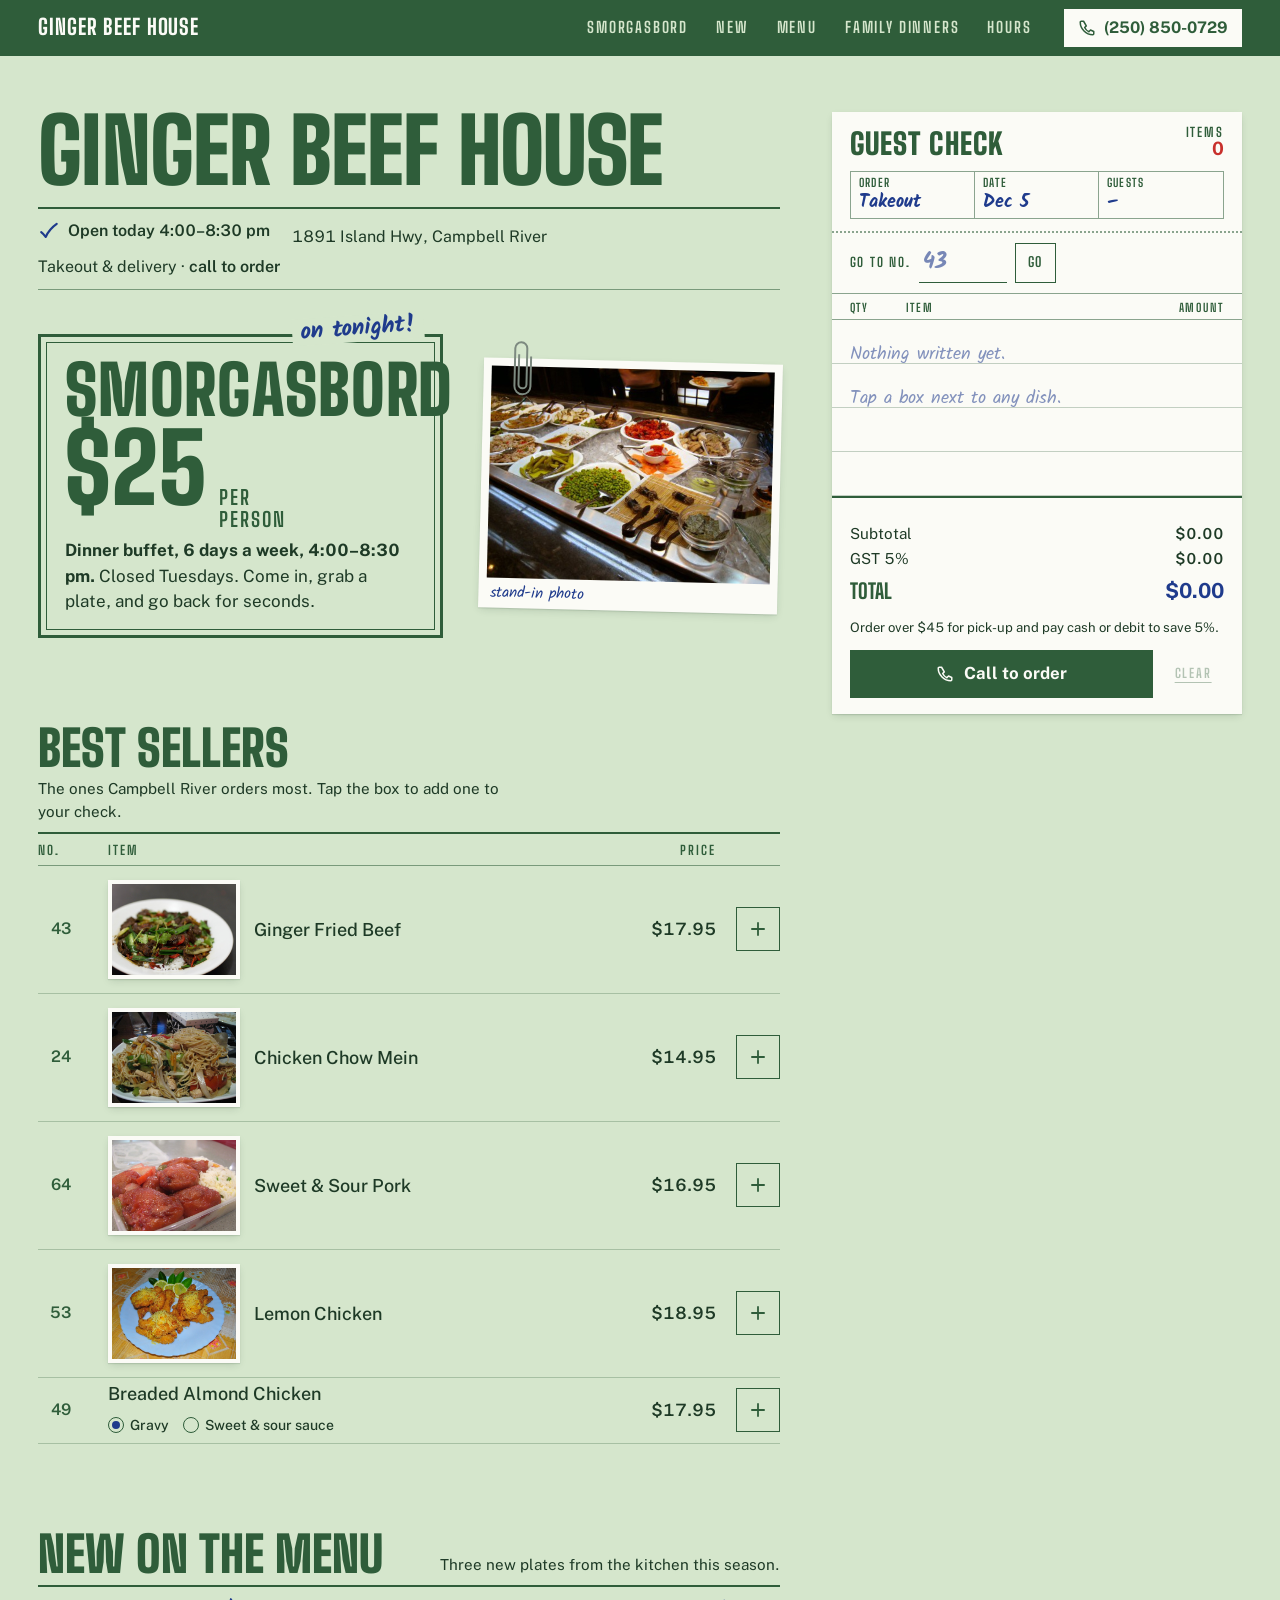
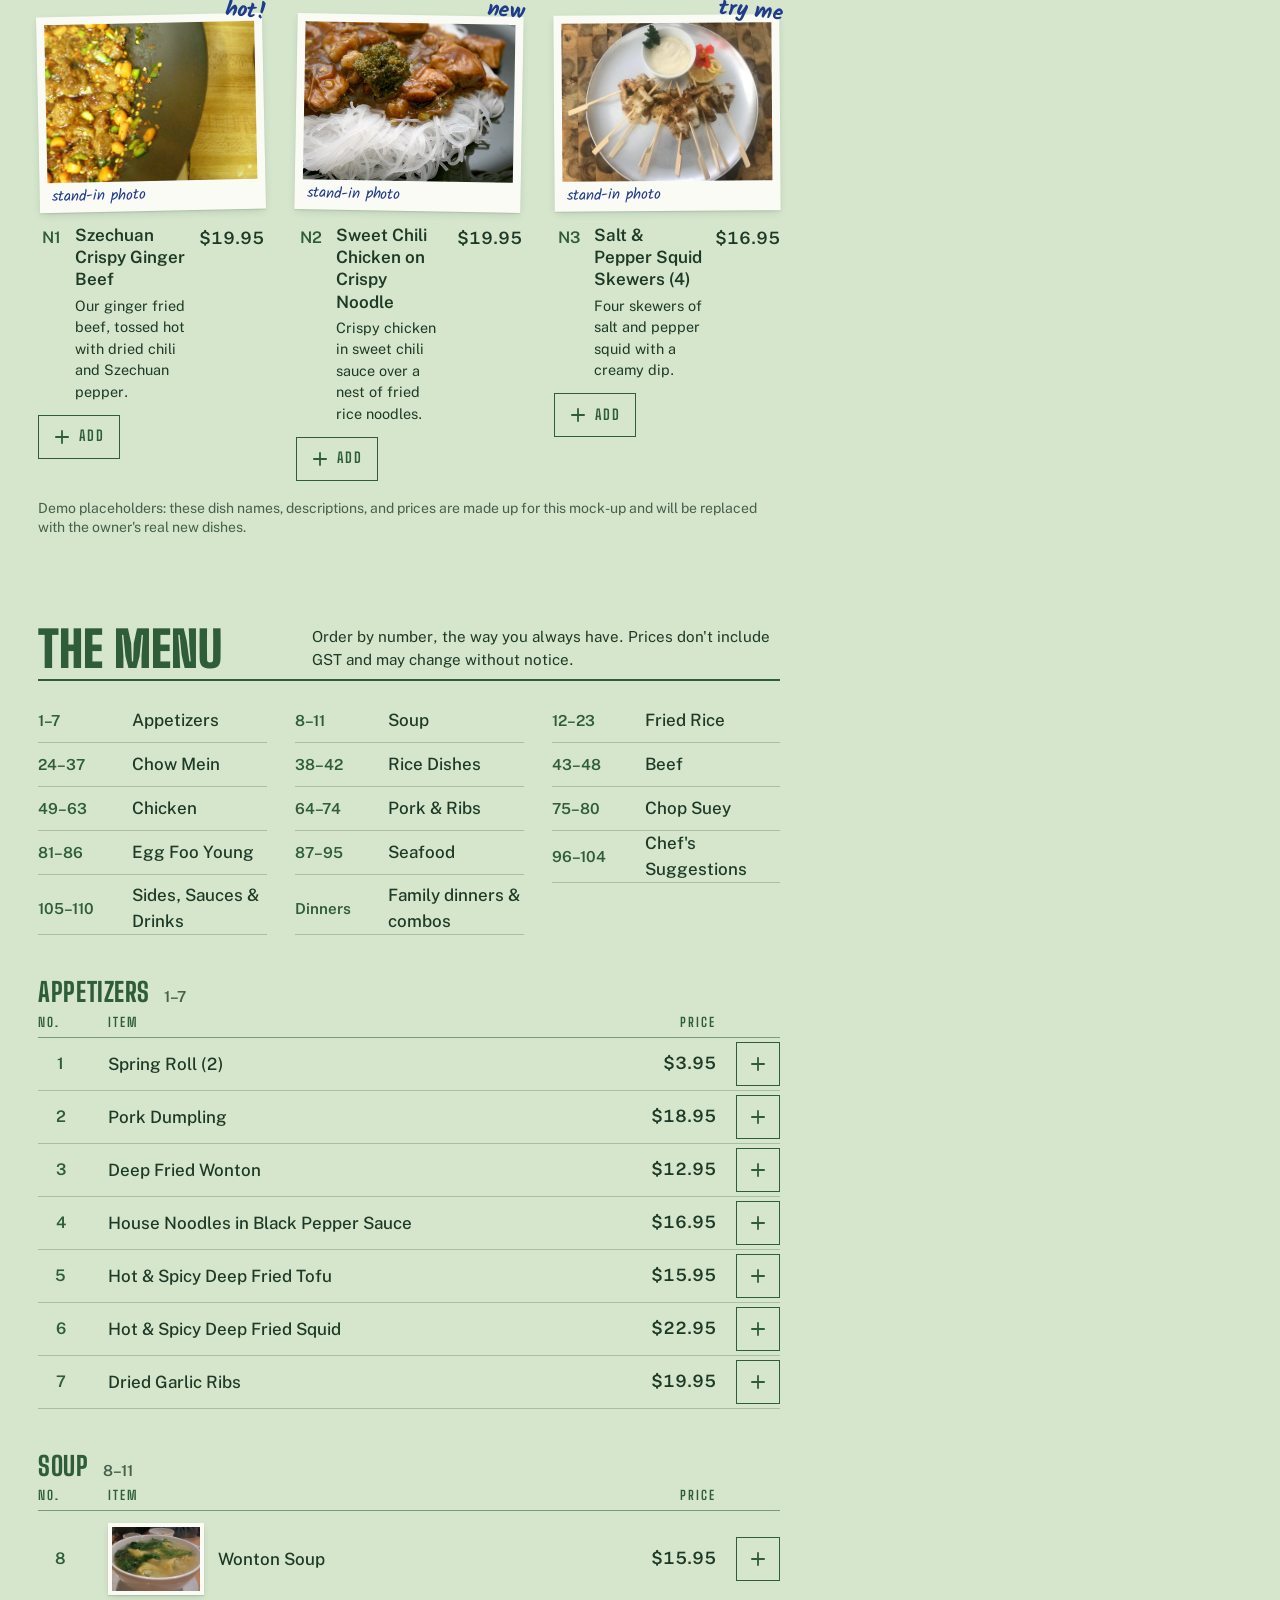
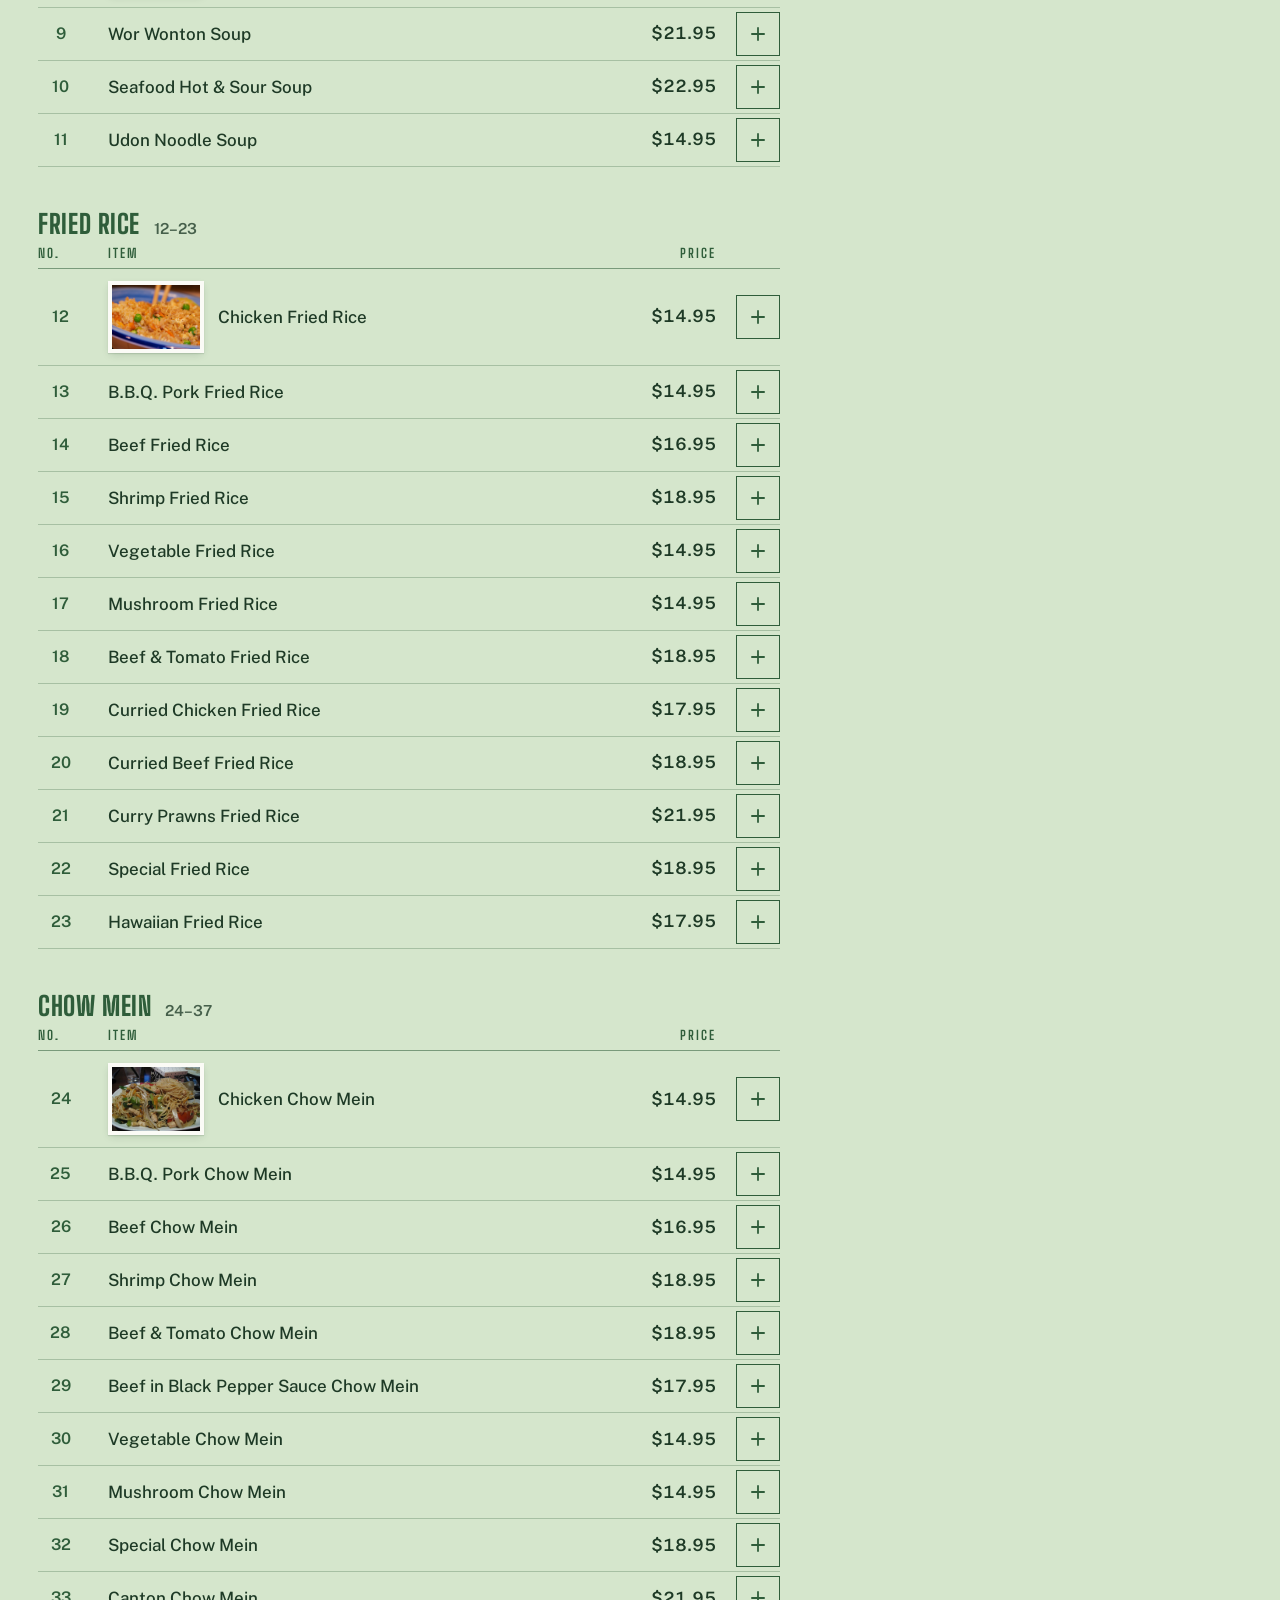
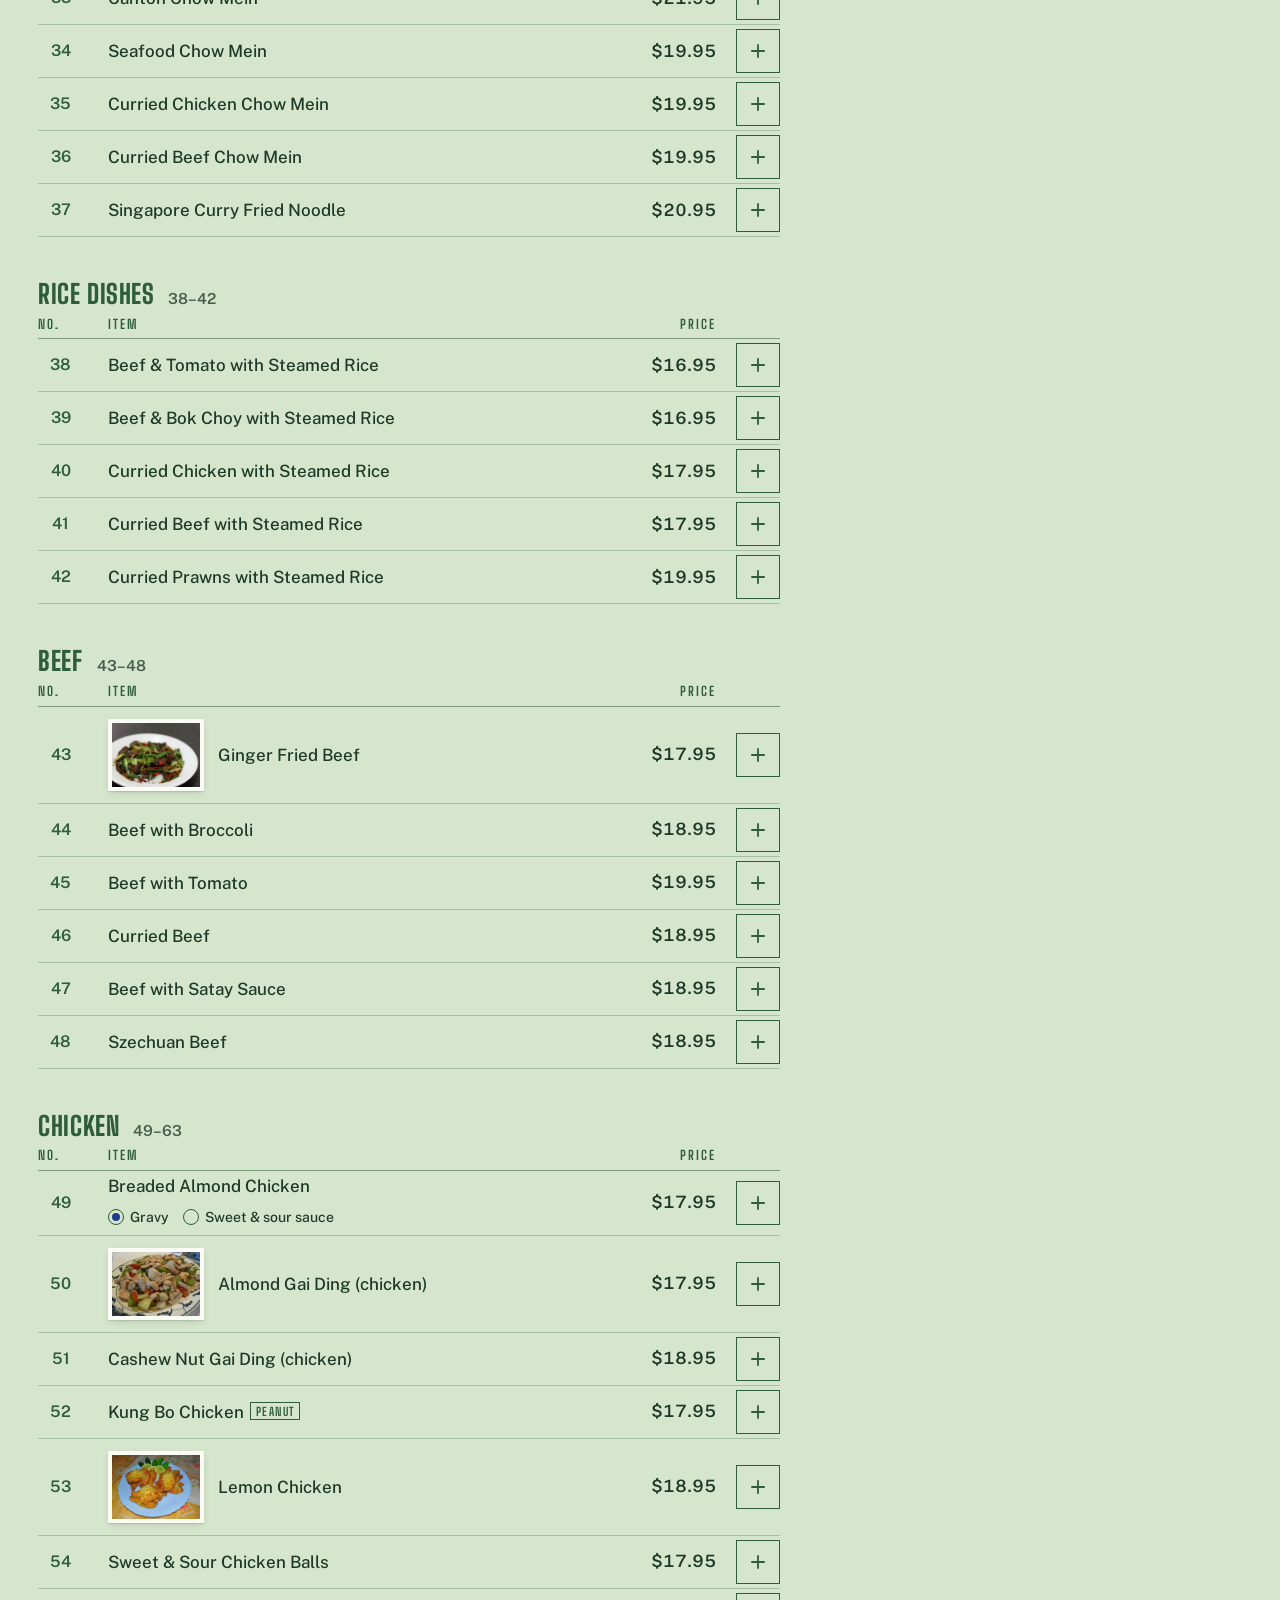
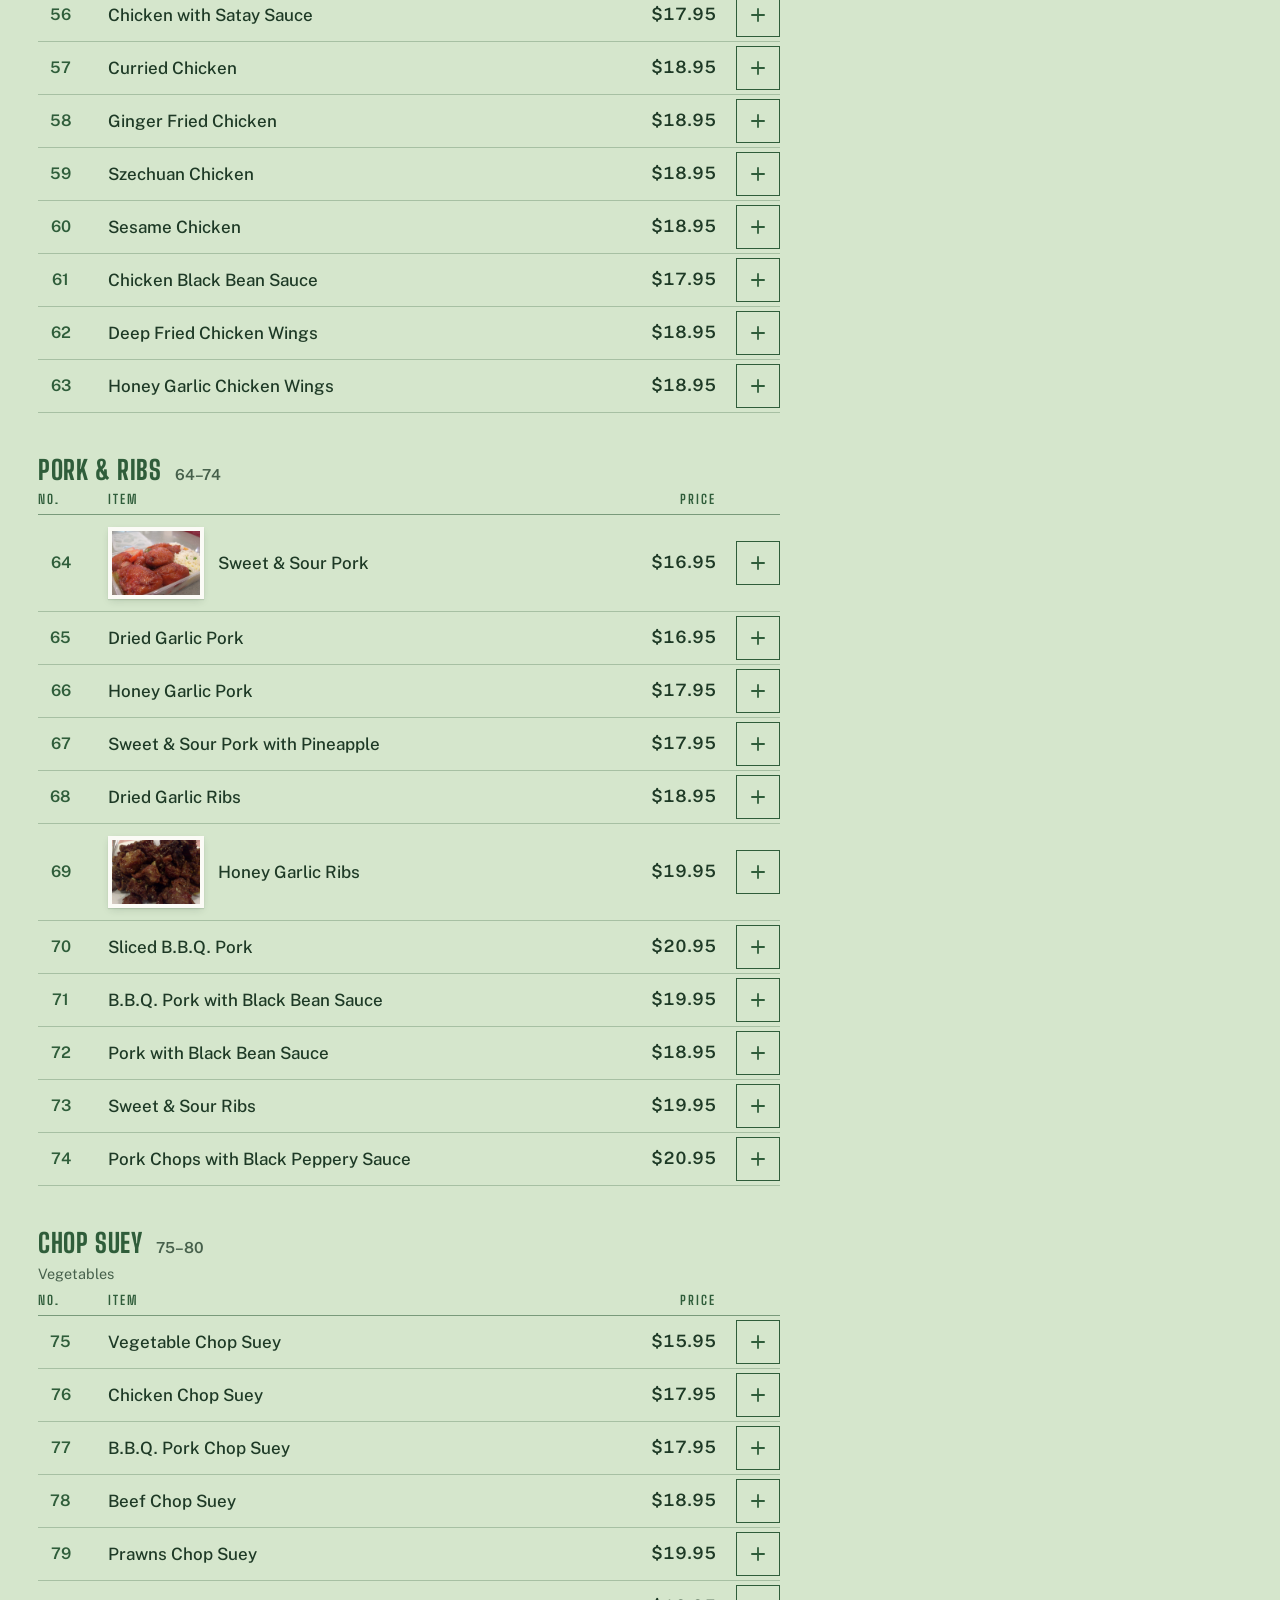
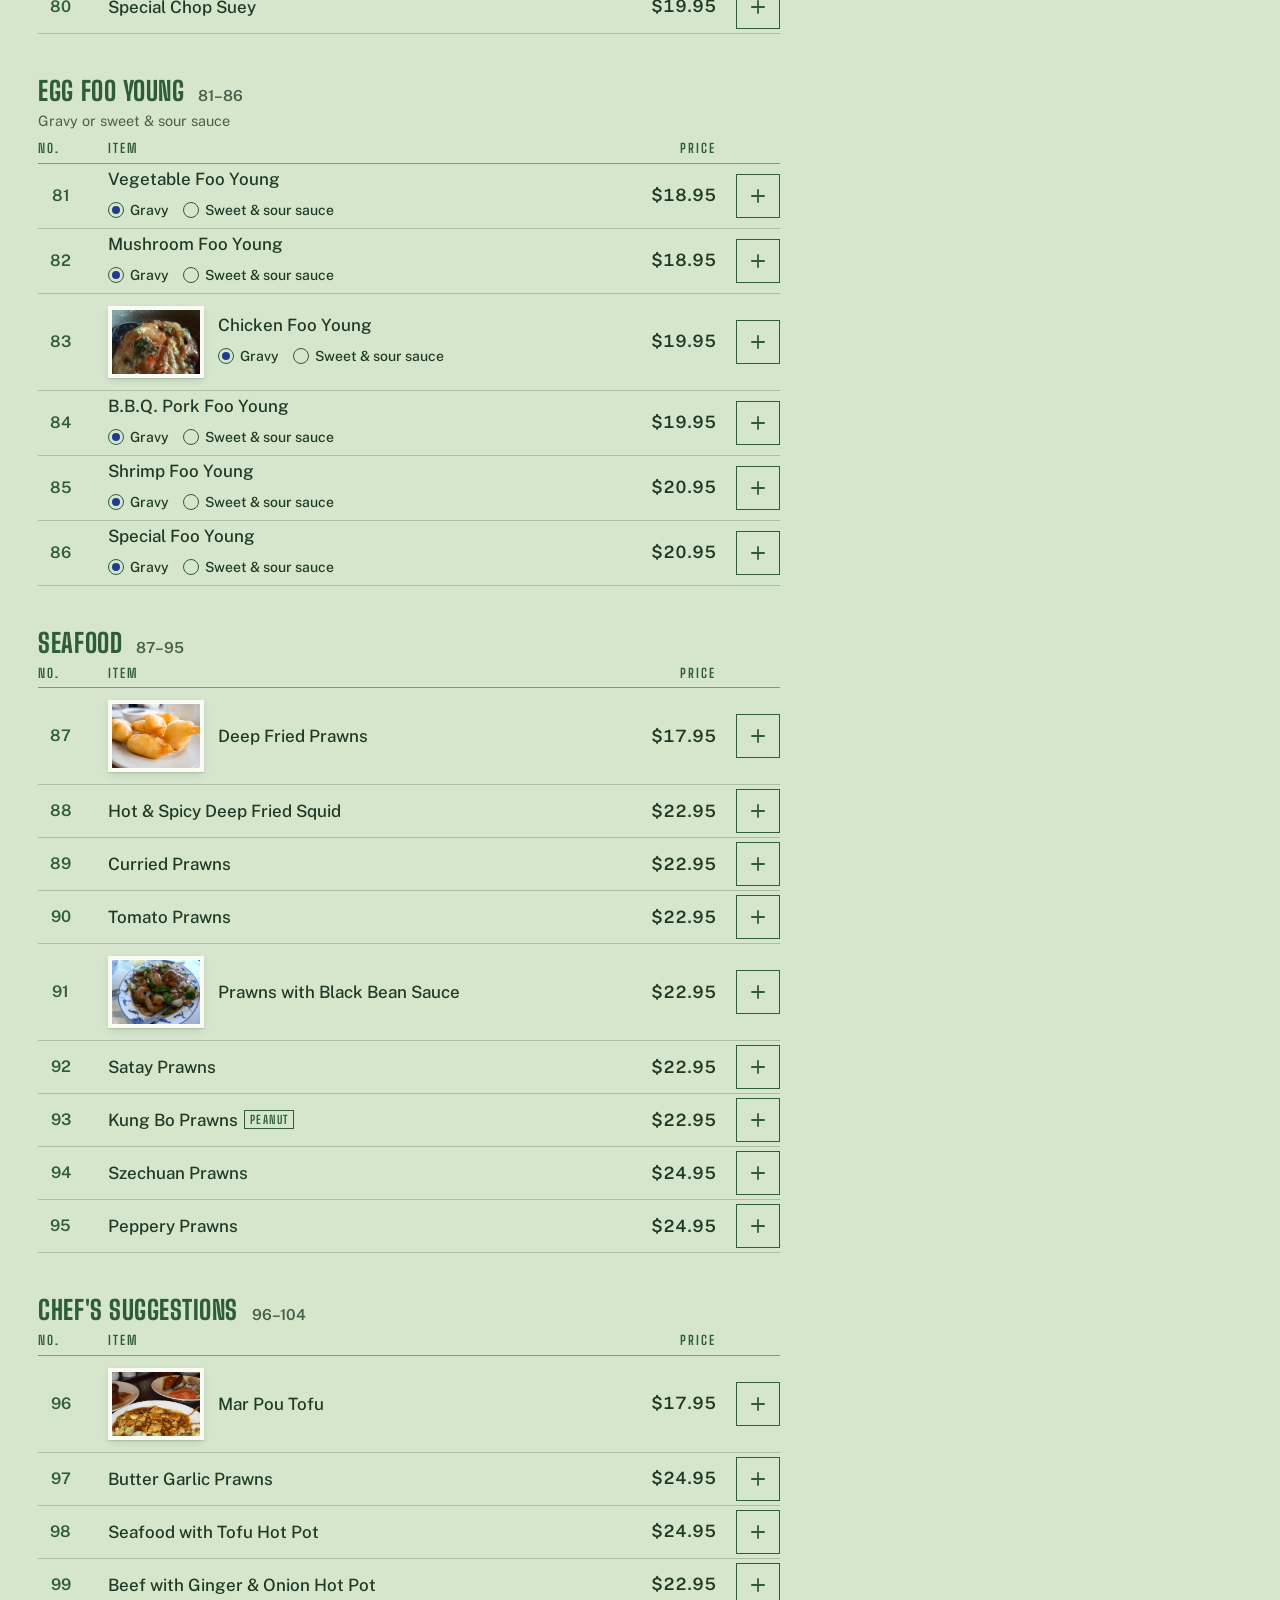
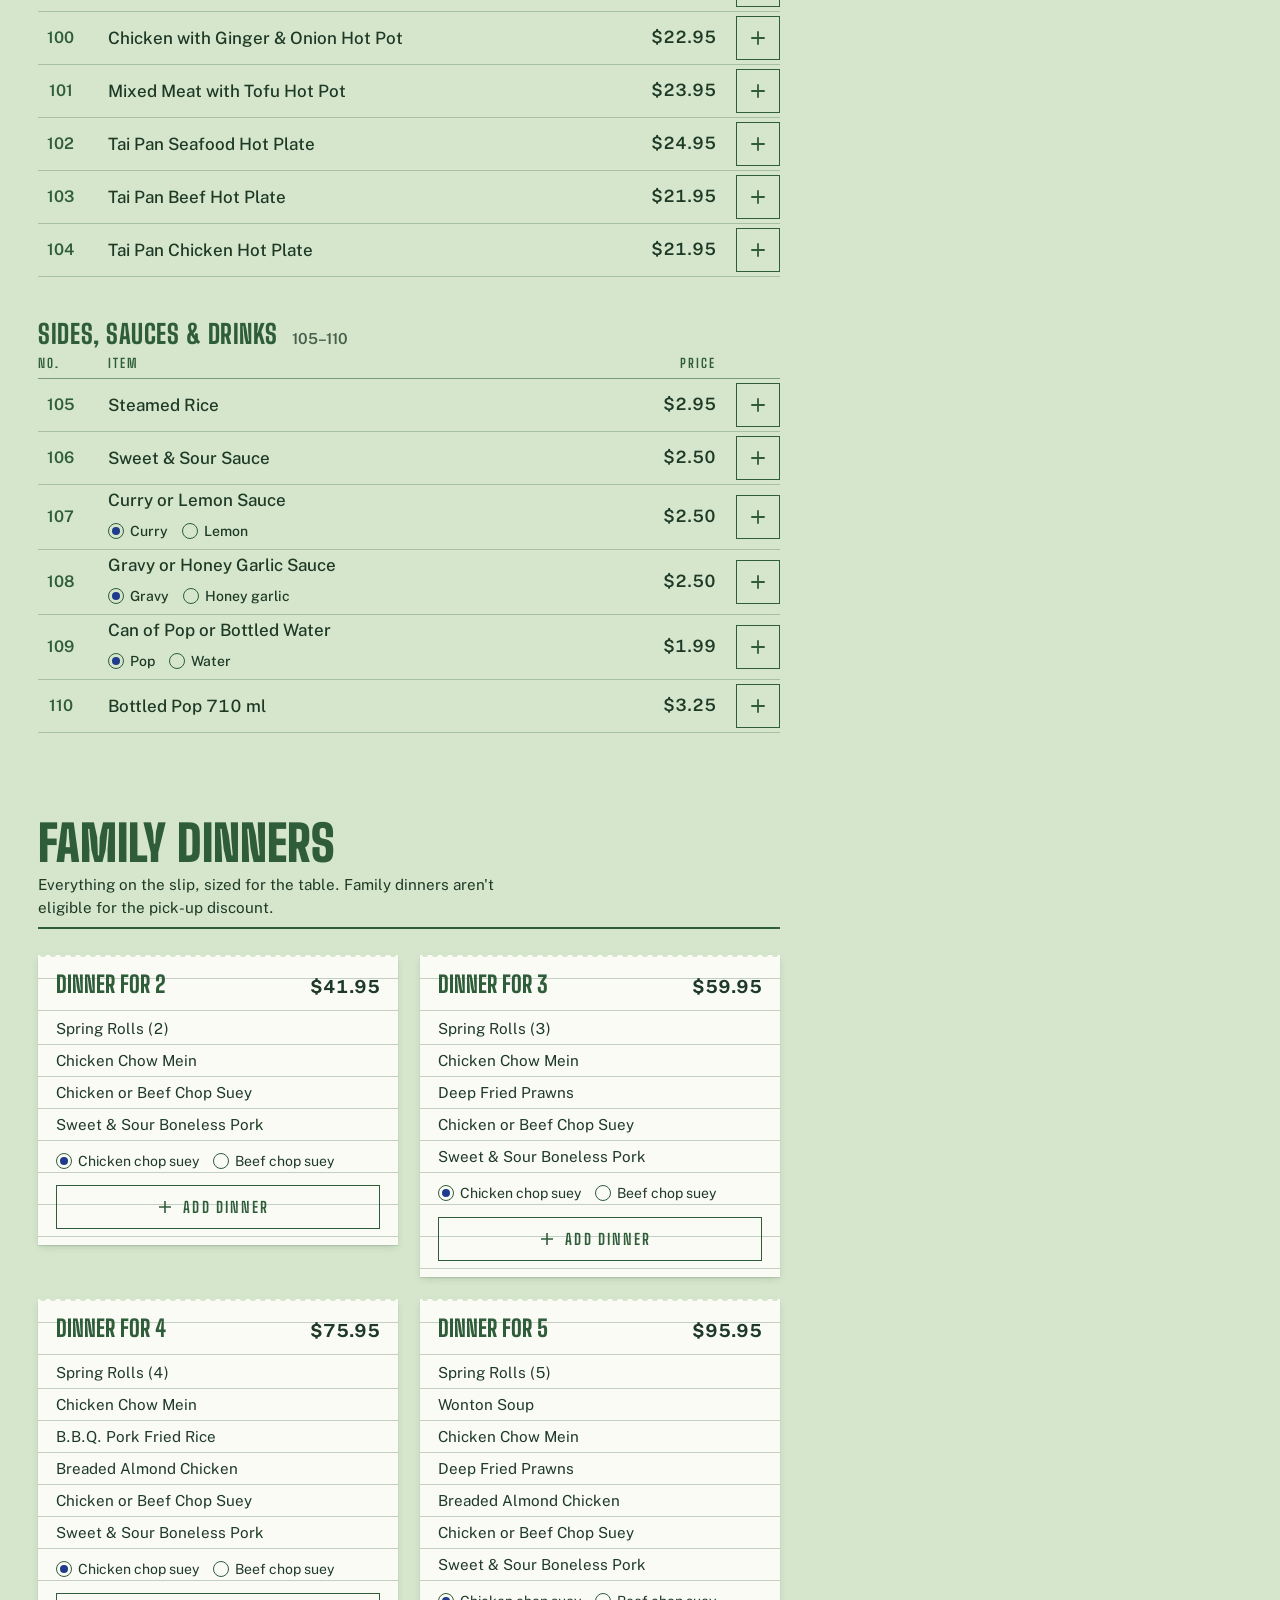
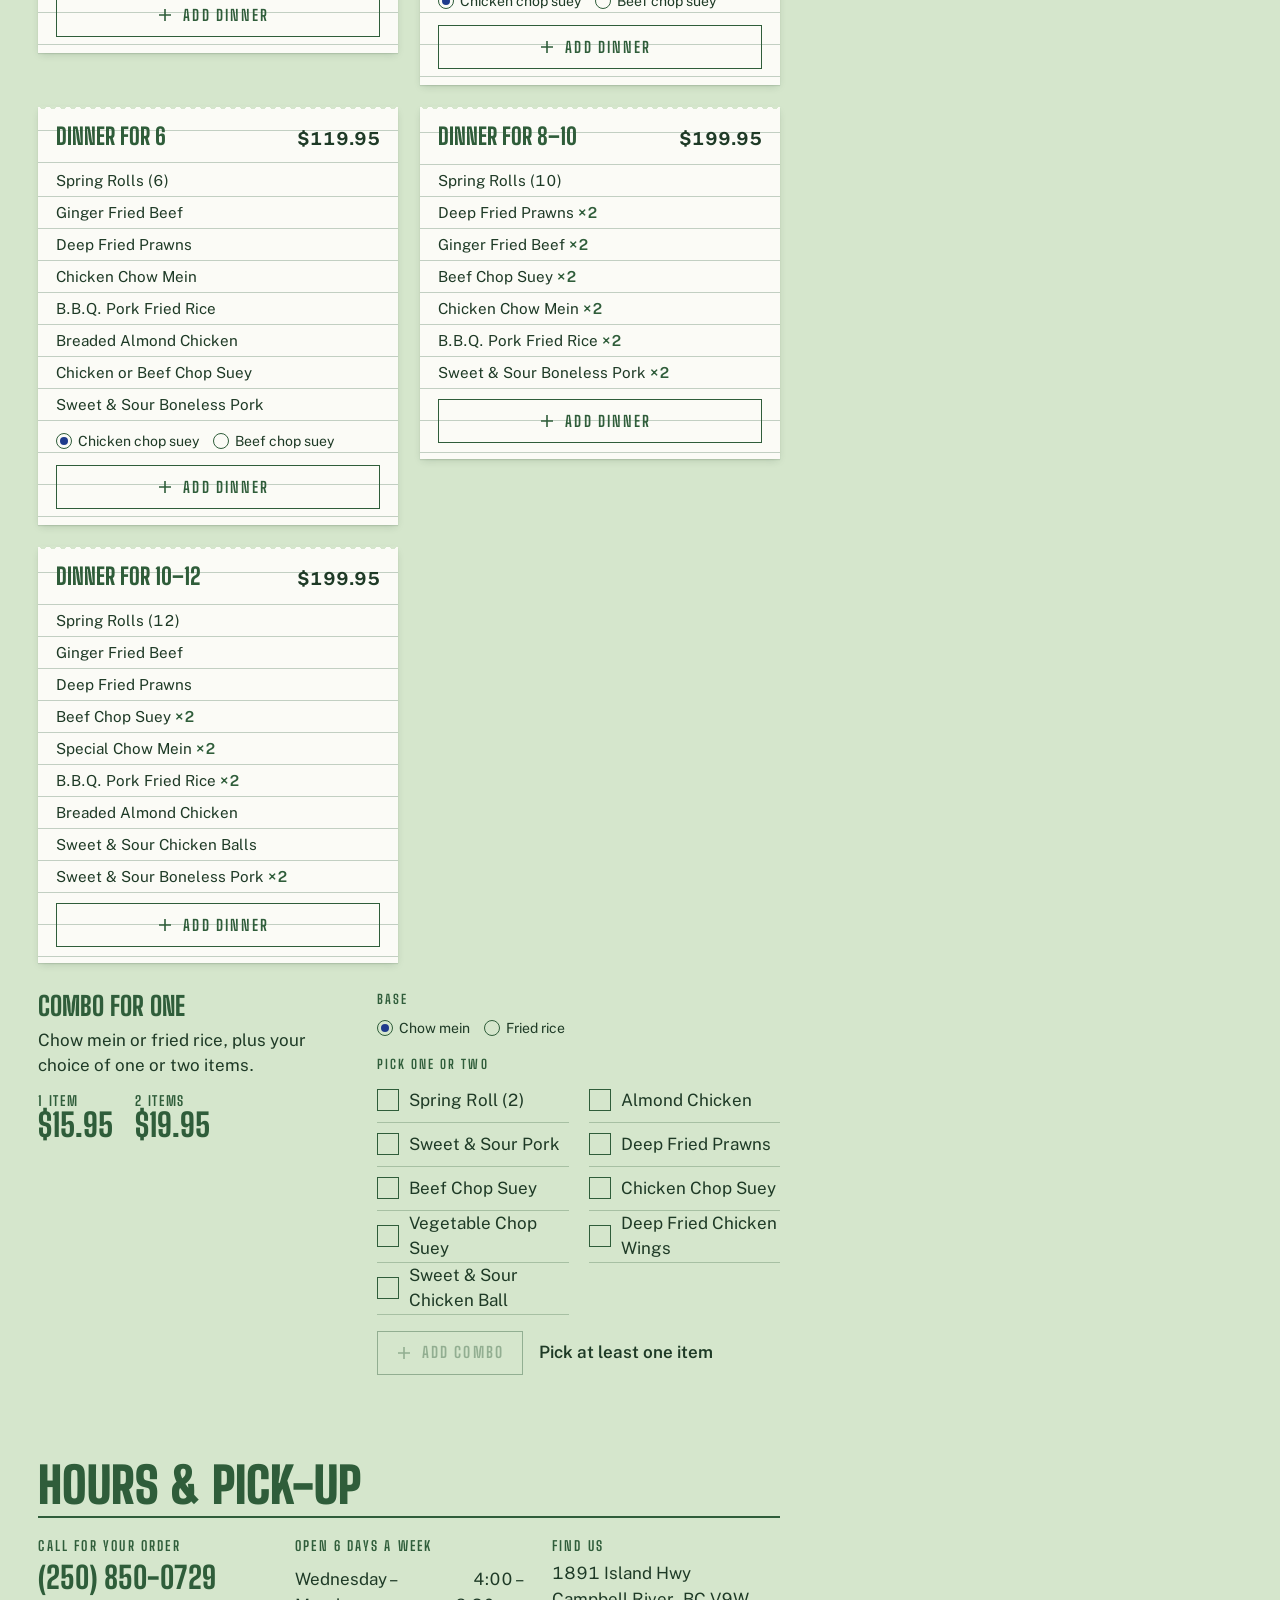
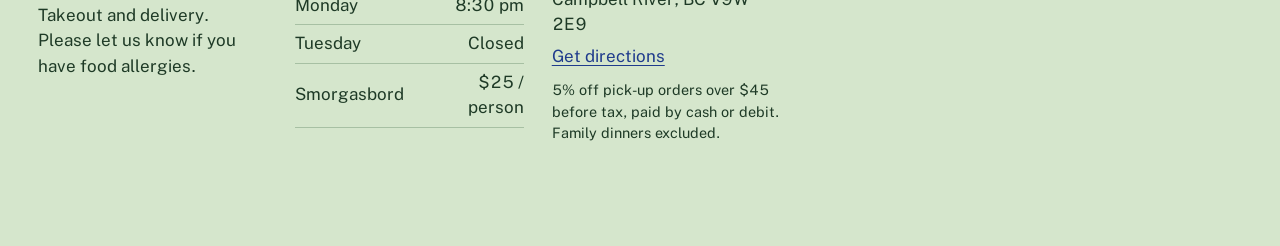
==== .demo/index.html @ 2f40510b "Add Ginger Beef House demo, product and design docs, Pages deploy - PRODUCT.md and seed DESIGN.md (T" ====
<!doctype html>
<html lang="en-CA">
<head>
<meta charset="utf-8">
<meta name="viewport" content="width=device-width, initial-scale=1">
<title>Ginger Beef House · Campbell River</title>
<meta name="description" content="Chinese-Canadian takeout and a $25 nightly smorgasbord at 1891 Island Hwy, Campbell River. Build your order and call (250) 850-0729.">
<link rel="preconnect" href="https://fonts.googleapis.com">
<link rel="preconnect" href="https://fonts.gstatic.com" crossorigin>
<link href="https://fonts.googleapis.com/css2?family=Big+Shoulders+Display:wght@600;800;900&family=Big+Shoulders+Text:wght@600;700;800&family=Kalam:wght@400;700&family=Public+Sans:ital,wght@0,400;0,500;0,600;0,700;1,400&display=swap" rel="stylesheet">
<style>
:root{
  --paper:#D5E6CC;
  --paper-deep:#C7DCBC;
  --sheet:#FBFBF6;
  --print:#2F5D3A;
  --print-ink:#1E3A26;
  --print-soft:rgba(30,58,38,.78);
  --rule:rgba(47,93,58,.28);
  --rule-strong:rgba(47,93,58,.55);
  --pen:#1F3B8C;
  --red:#C8302C;

  --f-print:"Big Shoulders Display","Big Shoulders Text",sans-serif;
  --f-label:"Big Shoulders Text","Big Shoulders Display",sans-serif;
  --f-line:"Public Sans",system-ui,sans-serif;
  --f-pen:"Kalam",cursive;

  --pitch:44px;
  --gutter:clamp(16px,3vw,40px);
  --ease-out:cubic-bezier(.16,1,.3,1);
  --paper-shadow:0 1px 1px rgba(30,58,38,.12),0 3px 8px -2px rgba(30,58,38,.18);
}
*{box-sizing:border-box}
html{scroll-behavior:smooth;scroll-padding-top:72px}
@media (prefers-reduced-motion:reduce){html{scroll-behavior:auto}*{animation-duration:.001ms!important;transition-duration:.001ms!important}}
body{
  margin:0;background:var(--paper);color:var(--print-ink);
  font:400 1.0625rem/1.5 var(--f-line);
  font-variant-numeric:tabular-nums;
  -webkit-font-smoothing:antialiased;
}
::selection{background:var(--pen);color:var(--sheet)}
:focus-visible{outline:2px solid var(--pen);outline-offset:3px}
a{color:var(--pen);text-underline-offset:3px;text-decoration-thickness:1px}
html{scrollbar-color:var(--print-soft) var(--paper)}
img{display:block;max-width:100%}
button{font:inherit;color:inherit;cursor:pointer}
.sr{position:absolute;width:1px;height:1px;overflow:hidden;clip:rect(0 0 0 0);white-space:nowrap}

/* ---------- printed band ---------- */
.band{
  position:sticky;top:0;z-index:30;
  background:var(--print);color:var(--paper);
  display:flex;align-items:center;gap:20px;
  padding:0 var(--gutter);min-height:56px;
}
.band__name{font:800 1.35rem/1 var(--f-print);letter-spacing:.04em;text-transform:uppercase;color:var(--sheet);text-decoration:none}
.band__nav{display:flex;gap:4px;margin-left:auto}
.band__nav a{
  font:700 .95rem/1 var(--f-label);letter-spacing:.12em;text-transform:uppercase;
  color:var(--paper);text-decoration:none;padding:10px 12px;
}
.band__nav a:hover{color:var(--sheet);text-decoration:underline;text-underline-offset:6px}
.band__call{
  display:inline-flex;align-items:center;gap:8px;
  font:700 1rem/1 var(--f-line);color:var(--print);background:var(--sheet);
  text-decoration:none;padding:10px 14px;
}
.band__call:hover{background:var(--paper)}
.band__call svg{width:18px;height:18px}

/* ---------- layout ---------- */
.pad{
  display:grid;grid-template-columns:minmax(0,1fr) minmax(340px,410px);
  gap:clamp(24px,4vw,64px);
  padding:0 var(--gutter);max-width:1440px;margin:0 auto;
}
main{min-width:0;padding-bottom:96px}

/* ---------- masthead ---------- */
.mast{padding:clamp(28px,5vw,56px) 0 0}
.mast__title{
  font:900 clamp(3.4rem,7vw,6.5rem)/.86 var(--f-print);
  letter-spacing:-.01em;text-transform:uppercase;color:var(--print);
  margin:0;
}
.mast__sub{
  display:flex;flex-wrap:wrap;gap:6px 22px;align-items:baseline;
  margin:18px 0 0;padding:10px 0;border-top:2px solid var(--print);border-bottom:1px solid var(--rule-strong);
  font-size:1rem;color:var(--print-ink);
}
.mast__sub b{font-weight:600}
.status{display:inline-flex;align-items:center;gap:8px;font-weight:600}
.status svg{width:22px;height:22px;color:var(--pen)}
.status--closed{color:var(--print-soft)}

/* ---------- smorgasbord stamp ---------- */
.smorg{
  display:grid;grid-template-columns:minmax(0,1.15fr) minmax(0,.85fr);gap:clamp(20px,3vw,40px);
  align-items:center;margin:clamp(28px,4vw,44px) 0 0;
}
.stamp{
  position:relative;border:3px solid var(--print);padding:22px 24px 20px;
  outline:1px solid var(--print);outline-offset:-9px;
}
.stamp h2{font:900 clamp(2.6rem,5.6vw,4.25rem)/.9 var(--f-print);text-transform:uppercase;margin:0;color:var(--print);letter-spacing:.01em}
.stamp__price{display:flex;align-items:baseline;gap:12px;margin:10px 0 6px}
.stamp__price strong{font:900 clamp(4rem,9vw,6rem)/.8 var(--f-print);color:var(--print)}
.stamp__price span{font:700 1.25rem/1.1 var(--f-label);text-transform:uppercase;letter-spacing:.1em;color:var(--print)}
.stamp p{margin:8px 0 0;max-width:42ch}
.stamp__note{
  position:absolute;right:16px;top:-22px;transform:rotate(-4deg);
  font:700 1.45rem/1 var(--f-pen);color:var(--pen);background:var(--paper);padding:2px 8px;
}
.print-photo{
  position:relative;background:var(--sheet);padding:8px 8px 30px;box-shadow:var(--paper-shadow);
  transform:rotate(1.4deg);
}
.print-photo img{width:100%;height:auto;aspect-ratio:4/3;object-fit:cover}
.print-photo figcaption{position:absolute;left:12px;bottom:6px;font:400 .95rem/1.2 var(--f-pen);color:var(--pen)}
.clip{position:absolute;top:-18px;left:28px;width:22px;height:56px;color:#7d8a80}

/* ---------- section heads ---------- */
.sec{margin-top:clamp(56px,7vw,88px)}
.sec__head{display:flex;flex-wrap:wrap;align-items:flex-end;justify-content:space-between;gap:8px 24px;border-bottom:2px solid var(--print);padding-bottom:8px}
.sec__head h2{font:900 clamp(2rem,4.2vw,3.1rem)/.9 var(--f-print);text-transform:uppercase;margin:0;color:var(--print)}
.sec__head p{margin:0;color:var(--print-ink);font-size:.95rem;max-width:52ch}
.colheads{
  display:grid;grid-template-columns:3.6rem minmax(0,1fr) 5.5rem 52px;gap:12px;
  font:700 .8rem/1 var(--f-label);letter-spacing:.16em;text-transform:uppercase;color:var(--print);
  padding:10px 0 8px;border-bottom:1px solid var(--rule-strong);
}
.colheads span:nth-child(3){text-align:right}

/* ---------- line items ---------- */
.lines{list-style:none;margin:0;padding:0}
.line{
  display:grid;grid-template-columns:3.6rem minmax(0,1fr) 5.5rem 52px;gap:12px;align-items:center;
  min-height:var(--pitch);border-bottom:1px solid var(--rule);padding:4px 0;
  position:relative;
}
.line__no{position:relative;font:600 1rem/1 var(--f-line);color:var(--print);text-align:center;justify-self:start;width:2.8rem;padding:8px 0}
.line__no .ring{position:absolute;inset:-4px -6px;width:calc(100% + 12px);height:calc(100% + 8px);color:var(--red);pointer-events:none;overflow:visible}
.ring path{fill:none;stroke:currentColor;stroke-width:2.2;stroke-linecap:round;stroke-dasharray:140;stroke-dashoffset:140;transition:stroke-dashoffset .5s var(--ease-out)}
.line.is-ordered .ring path,.slip.is-ordered .ring path{stroke-dashoffset:0}
.line__name{font-weight:500;line-height:1.3}
.line__name small{display:block;font-weight:400;font-size:.875rem;color:var(--print-soft);margin-top:2px}
.line__name .tag{display:inline-block;font:700 .72rem/1 var(--f-label);letter-spacing:.12em;text-transform:uppercase;color:var(--print);border:1px solid var(--print);padding:3px 5px 2px;margin-left:6px;vertical-align:2px}
.line__price{text-align:right;font-weight:600}
.opts{display:flex;flex-wrap:wrap;gap:4px 14px;margin-top:6px}
.opt{display:inline-flex;align-items:center;gap:6px;font-size:.875rem;color:var(--print-ink);cursor:pointer;min-height:28px}
.opt input{appearance:none;margin:0;width:16px;height:16px;border:1.5px solid var(--print);border-radius:50%;display:grid;place-items:center}
.opt input:checked::after{content:"";width:8px;height:8px;border-radius:50%;background:var(--pen)}

/* qty box = the add control */
.qty{
  width:44px;height:44px;justify-self:end;border:1.5px solid var(--print);background:transparent;
  display:grid;place-items:center;position:relative;transition:background .15s;
}
.qty:hover{background:rgba(251,251,246,.6)}
.qty svg{width:18px;height:18px;color:var(--print)}
.qty__n{font:700 1.5rem/1 var(--f-pen);color:var(--pen);display:none}
.qty.has-n svg{display:none}
.qty.has-n .qty__n{display:block}
.qty:active{transform:translateY(1px)}

/* photo rows */
.line--photo{grid-template-columns:3.6rem minmax(0,1fr) 5.5rem 52px;padding:12px 0}
.line__thumb{display:flex;gap:14px;align-items:center}
.line__thumb img{width:96px;height:72px;aspect-ratio:4/3;object-fit:cover;background:var(--sheet);padding:4px;box-shadow:var(--paper-shadow);flex:none}

/* best sellers — bigger rows */
.best .line--photo{padding:14px 0}
.best .line__thumb img{width:132px;height:99px}
.best .line__name{font-size:1.125rem}

/* ---------- new dishes ---------- */
.news{display:grid;grid-template-columns:repeat(3,minmax(0,1fr));gap:clamp(18px,2.5vw,32px);margin-top:28px}
.slip{position:relative}
.slip .print-photo{transform:rotate(-1.2deg)}
.slip:nth-child(2) .print-photo{transform:rotate(1deg)}
.slip:nth-child(3) .print-photo{transform:rotate(-.4deg)}
.slip__callout{position:absolute;right:-4px;top:-14px;z-index:2;font:700 1.35rem/1 var(--f-pen);color:var(--pen);transform:rotate(6deg)}
.slip__row{display:grid;grid-template-columns:auto minmax(0,1fr) auto;gap:10px;align-items:start;margin-top:14px}
.slip__no{position:relative;font:600 1rem/1 var(--f-line);color:var(--print);padding:6px 4px}
.slip__no .ring{position:absolute;inset:-4px -6px;width:calc(100% + 12px);height:calc(100% + 8px);color:var(--red);overflow:visible}
.slip h3{margin:0;font:600 1.0625rem/1.3 var(--f-line)}
.slip p{margin:4px 0 0;font-size:.9rem;color:var(--print-ink)}
.slip__price{font-weight:600;padding-top:2px}
.slip .qty{margin-top:12px;width:auto;padding:0 14px;gap:8px;display:inline-flex;align-items:center;font:700 .9rem/1 var(--f-label);letter-spacing:.12em;text-transform:uppercase;color:var(--print)}
.slip .qty.has-n svg{display:none}
.demo-note{margin:18px 0 0;font:400 .875rem/1.4 var(--f-line);color:var(--print-soft)}

/* ---------- menu index + finder ---------- */
.index{display:grid;grid-template-columns:repeat(auto-fill,minmax(210px,1fr));gap:0 28px;margin:18px 0 0;padding:0;list-style:none}
.index a{
  display:grid;grid-template-columns:5.2rem 1fr;gap:10px;align-items:center;min-height:var(--pitch);
  border-bottom:1px solid var(--rule);text-decoration:none;color:var(--print-ink);font-weight:500;
}
.index a span{font:600 .95rem/1 var(--f-line);color:var(--print)}
.index a:hover{color:var(--pen)}
.cat{margin-top:44px}
.cat h3{
  display:flex;align-items:baseline;gap:14px;margin:0;
  font:800 1.65rem/1 var(--f-print);text-transform:uppercase;letter-spacing:.02em;color:var(--print);
}
.cat h3 small{font:600 .95rem/1 var(--f-line);letter-spacing:0;text-transform:none;color:var(--print-soft)}
.cat__note{margin:6px 0 0;font-size:.9rem;color:var(--print-soft)}

/* flash when jumped to */
.line.is-found{animation:found 1.8s var(--ease-out)}
@keyframes found{0%{background:rgba(31,59,140,.16)}100%{background:transparent}}

/* ---------- family dinners + combo ---------- */
.dinners{display:grid;grid-template-columns:repeat(auto-fill,minmax(250px,1fr));gap:22px;margin-top:26px;align-items:start}
.ticket{
  background:var(--sheet);box-shadow:var(--paper-shadow);padding:18px 18px 16px;position:relative;
  background-image:repeating-linear-gradient(to bottom,transparent 0 31px,var(--rule) 31px 32px);
  background-position:0 58px;
}
.ticket::before{content:"";position:absolute;left:0;right:0;top:-1px;height:6px;
  background:radial-gradient(circle at 5px 0,var(--paper) 3px,transparent 3.5px) 0 0/10px 6px repeat-x}
.ticket__head{display:flex;justify-content:space-between;align-items:baseline;gap:10px;height:40px}
.ticket__head h3{margin:0;font:800 1.45rem/1 var(--f-print);text-transform:uppercase;color:var(--print)}
.ticket__head strong{font-weight:700;font-size:1.125rem}
.ticket ul{list-style:none;margin:0;padding:0}
.ticket li{line-height:32px;font-size:.95rem;white-space:nowrap;overflow:hidden;text-overflow:ellipsis}
.ticket li b{font-weight:600;color:var(--print)}
.ticket .opts{margin:6px 0 10px}
.ticket__add{
  width:100%;min-height:44px;margin-top:10px;border:1.5px solid var(--print);background:transparent;
  font:700 .95rem/1 var(--f-label);letter-spacing:.14em;text-transform:uppercase;color:var(--print);
  display:flex;align-items:center;justify-content:center;gap:10px;
}
.ticket__add:hover{background:var(--paper)}
.ticket__add .qty__n{display:inline;font-size:1.3rem;letter-spacing:0}
.ticket.is-ordered{outline:2px solid var(--red);outline-offset:4px}

.combo{margin-top:30px;display:grid;grid-template-columns:minmax(0,1fr) minmax(0,1.3fr);gap:28px;align-items:start}
.combo__intro h3{margin:0;font:800 1.65rem/1 var(--f-print);text-transform:uppercase;color:var(--print)}
.combo__intro p{margin:8px 0 0}
.combo__price{display:flex;gap:22px;margin-top:14px}
.combo__price div{font:700 .85rem/1.2 var(--f-label);letter-spacing:.12em;text-transform:uppercase;color:var(--print)}
.combo__price strong{display:block;font:800 2rem/1 var(--f-print);letter-spacing:0}
.combo fieldset{border:0;margin:0;padding:0}
.combo legend{font:700 .8rem/1 var(--f-label);letter-spacing:.16em;text-transform:uppercase;color:var(--print);padding:0 0 8px}
.picks{display:grid;grid-template-columns:repeat(2,minmax(0,1fr));gap:0 20px;margin-bottom:16px}
.pick{display:flex;align-items:center;gap:10px;min-height:var(--pitch);border-bottom:1px solid var(--rule);cursor:pointer}
.pick input{appearance:none;margin:0;width:22px;height:22px;border:1.5px solid var(--print);flex:none;position:relative}
.pick input:checked{background:var(--sheet)}
.pick input:checked::after{content:"";position:absolute;left:6px;top:1px;width:7px;height:13px;border:solid var(--pen);border-width:0 2.5px 2.5px 0;transform:rotate(40deg)}
.pick input:disabled{opacity:.35}
.pick input:disabled + span{opacity:.45}
.combo__go{display:flex;align-items:center;gap:16px;flex-wrap:wrap}
.combo__go .ticket__add{width:auto;padding:0 18px;margin:0}
.combo__go .ticket__add:disabled{opacity:.4;cursor:not-allowed}
.combo__go output{font-weight:600}

/* ---------- visit ---------- */
.visit{display:grid;grid-template-columns:repeat(3,minmax(0,1fr));gap:28px;margin-top:22px}
.visit h3{margin:0 0 8px;font:700 .85rem/1 var(--f-label);letter-spacing:.16em;text-transform:uppercase;color:var(--print)}
.visit p{margin:0 0 6px}
.visit table{border-collapse:collapse;width:100%}
.visit td{padding:6px 0;border-bottom:1px solid var(--rule)}
.visit td:last-child{text-align:right}
.visit .big a{font:800 1.9rem/1.1 var(--f-print);color:var(--print);text-decoration:none}


/* ---------- THE CHECK ---------- */
.check-col{position:relative}
.check{
  position:sticky;top:76px;margin-top:clamp(28px,5vw,56px);
  background:var(--sheet);box-shadow:var(--paper-shadow);
  display:flex;flex-direction:column;max-height:calc(100vh - 96px);
}
.check__stub{
  padding:14px 18px 12px;border-bottom:2px dotted var(--rule-strong);
  display:grid;grid-template-columns:1fr auto;gap:4px 12px;align-items:end;
}
.check__stub h2{margin:0;font:900 1.85rem/1 var(--f-print);text-transform:uppercase;color:var(--print);letter-spacing:.03em}
.check__stub .fields{grid-column:1/-1;display:grid;grid-template-columns:repeat(3,1fr);border:1px solid var(--rule-strong);margin-top:8px}
.fields div{padding:5px 8px 6px;border-right:1px solid var(--rule-strong);font:700 .72rem/1 var(--f-label);letter-spacing:.12em;text-transform:uppercase;color:var(--print)}
.fields div:last-child{border-right:0}
.fields b{display:block;font:700 1.1rem/1.15 var(--f-pen);letter-spacing:0;text-transform:none;color:var(--pen);margin-top:3px}
.check__no{font:700 .8rem/1 var(--f-label);letter-spacing:.14em;text-transform:uppercase;color:var(--print);text-align:right}
.check__no b{display:block;font:700 1.15rem/1.1 var(--f-line);letter-spacing:0;color:var(--red)}
.finder{padding:10px 18px;border-bottom:1px solid var(--rule-strong);display:flex;gap:8px;align-items:center}
.finder label{font:700 .8rem/1 var(--f-label);letter-spacing:.14em;text-transform:uppercase;color:var(--print);white-space:nowrap}
.finder input{
  width:5.5rem;height:40px;border:0;border-bottom:1.5px solid var(--print);background:transparent;
  font:700 1.35rem/1 var(--f-pen);color:var(--pen);padding:0 4px;
}
.finder input::placeholder{color:rgba(31,59,140,.6)}
.finder input:focus{outline:none;border-bottom-color:var(--pen);background:rgba(31,59,140,.05)}
.finder button{height:40px;padding:0 12px;border:1.5px solid var(--print);background:transparent;font:700 .85rem/1 var(--f-label);letter-spacing:.12em;text-transform:uppercase;color:var(--print)}
.finder__msg{font-size:.82rem;color:var(--print-ink);margin-left:auto;text-align:right;min-height:1em}
.check__cols{display:grid;grid-template-columns:3rem minmax(0,1fr) 5rem;gap:8px;padding:8px 18px 6px;border-bottom:1px solid var(--rule-strong);
  font:700 .72rem/1 var(--f-label);letter-spacing:.16em;text-transform:uppercase;color:var(--print)}
.check__cols span:last-child{text-align:right}
.check__body{
  flex:1;overflow:auto;padding:0 18px;min-height:176px;
  scrollbar-width:thin;
}
.check__body:has(.check__empty){
  background-image:repeating-linear-gradient(to bottom,transparent 0 calc(var(--pitch) - 1px),var(--rule) calc(var(--pitch) - 1px) var(--pitch));
}
.check__empty{margin:0;padding:12px 0;font:400 1.15rem/var(--pitch) var(--f-pen);color:rgba(31,59,140,.55)}
.cl{display:grid;grid-template-columns:3rem minmax(0,1fr) 5rem;gap:8px;align-items:center;min-height:var(--pitch);position:relative;border-bottom:1px solid var(--rule);padding:4px 0}
.cl.is-new{animation:write .55s var(--ease-out)}
@keyframes write{from{clip-path:inset(0 100% 0 0)}to{clip-path:inset(0 0 0 0)}}
.cl__q{font:700 1.4rem/1 var(--f-pen);color:var(--pen)}
.cl__name{font:500 .95rem/1.25 var(--f-line);color:var(--pen);padding:4px 0;display:flex;flex-wrap:wrap;align-items:center;gap:2px 8px}
.cl__name small{flex-basis:100%;order:2}
.cl__ctl{order:3}
.cl__name small{font-size:.8rem;color:rgba(31,59,140,.8)}
.cl__amt{text-align:right;font:600 .95rem/1 var(--f-line);color:var(--pen)}
.cl__ctl{display:flex;gap:2px;margin-left:-8px}
.cl__ctl button{width:32px;height:28px;border:0;background:transparent;color:var(--print);display:grid;place-items:center;padding:0}
.cl__ctl button:hover{background:var(--paper)}
.cl__ctl svg{width:15px;height:15px}
.cl::after{content:"";position:absolute;left:0;right:0;top:50%;height:2px;background:var(--pen);transform:scaleX(0);transform-origin:left;transition:transform .32s var(--ease-out)}
.cl.is-struck::after{transform:scaleX(1)}
.cl.is-struck{opacity:.6;transition:opacity .2s .25s}

.check__foot{border-top:2px solid var(--print);padding:10px 18px 16px}
.tot{display:grid;grid-template-columns:1fr auto;gap:2px 12px;font-size:.95rem}
.tot dt{color:var(--print-ink)}
.tot dd{margin:0;text-align:right;font-weight:600}
.tot .grand dt{font:800 1.3rem/1.2 var(--f-print);text-transform:uppercase;color:var(--print);padding-top:6px}
.tot .grand dd{font:700 1.3rem/1.2 var(--f-line);padding-top:6px;color:var(--pen)}
.tot .grand dd span{background:linear-gradient(var(--red),var(--red)) 0 100%/100% 2px no-repeat;padding-bottom:2px}
.tot .grand dd span.is-empty{background:none}
.check__disc{margin:8px 0 0;font-size:.82rem;color:var(--print-ink);line-height:1.4}
.check__disc b{color:var(--pen)}
.check__actions{display:flex;gap:10px;margin-top:12px;align-items:center}
.check__call{
  flex:1;display:flex;align-items:center;justify-content:center;gap:10px;min-height:48px;
  background:var(--print);color:var(--sheet);text-decoration:none;font:700 1.05rem/1 var(--f-line);
}
.check__call:hover{background:var(--print-ink)}
.check__call svg{width:18px;height:18px}
.check__clear{min-height:48px;padding:0 12px;border:0;background:transparent;font:700 .8rem/1 var(--f-label);letter-spacing:.14em;text-transform:uppercase;color:var(--print);text-decoration:underline;text-underline-offset:4px}
.check__clear:disabled{opacity:.35;cursor:default}
.check__close{display:none}

/* mobile tear-off strip */
.strip{display:none}

/* ---------- responsive ---------- */
@media (max-width:1080px){
  .smorg{grid-template-columns:1fr}
  .smorg .print-photo{max-width:440px}
  .news{grid-template-columns:repeat(2,minmax(0,1fr))}
  .combo{grid-template-columns:1fr}
  .visit{grid-template-columns:1fr 1fr}
}
@media (max-width:900px){
  .pad{grid-template-columns:1fr}
  .band__nav{display:none}
  .band__call{margin-left:auto}
  .check-col{position:static}
  .check{
    position:fixed;left:0;right:0;bottom:0;top:auto;margin:0;z-index:50;max-height:88vh;
    transform:translateY(105%);transition:transform .38s var(--ease-out);
    box-shadow:0 -6px 24px rgba(30,58,38,.25);
  }
  body.check-open .check{transform:none}
  body.check-open{overflow:hidden}
  .check__close{display:grid;place-items:center;width:44px;height:44px;border:0;background:transparent;color:var(--print);grid-row:1;grid-column:3;margin-right:-10px}
  .check__close svg{width:20px;height:20px}
  .check__stub{grid-template-columns:1fr auto auto}
  .check__stub .fields{grid-column:1/-1}
  .scrim{position:fixed;inset:0;background:rgba(30,58,38,.35);z-index:45;opacity:0;pointer-events:none;transition:opacity .3s}
  body.check-open .scrim{opacity:1;pointer-events:auto}
  .strip{
    display:flex;position:fixed;left:0;right:0;bottom:0;z-index:40;
    background:var(--sheet);border:0;box-shadow:0 -3px 14px rgba(30,58,38,.2);
    min-height:64px;padding:12px var(--gutter) calc(12px + env(safe-area-inset-bottom));
    align-items:center;gap:14px;width:100%;text-align:left;
  }
  .strip::before{content:"";position:absolute;left:0;right:0;top:-6px;height:6px;
    background:radial-gradient(circle at 5px 6px,var(--sheet) 3.2px,transparent 3.7px) 0 0/10px 6px repeat-x}
  .strip__label{font:900 1.3rem/1 var(--f-print);text-transform:uppercase;color:var(--print)}
  .strip__count{font:700 1.3rem/1 var(--f-pen);color:var(--pen)}
  .strip__total{margin-left:auto;font:700 1.1rem/1 var(--f-line);color:var(--pen)}
  .strip__total.has-items{background:linear-gradient(var(--red),var(--red)) 0 100%/100% 2px no-repeat;padding-bottom:3px}
  .strip svg{width:18px;height:18px;color:var(--print)}
}
@media (max-width:640px){
  body{font-size:1rem}
  .news{grid-template-columns:1fr}
  .visit{grid-template-columns:1fr}
  .colheads{display:none}
  .line,.line--photo{grid-template-columns:2.8rem minmax(0,1fr) auto 46px;gap:8px}
  .line__no{width:2.4rem;font-size:.95rem}
  .line__thumb{gap:10px}
  .line__thumb img,.best .line__thumb img{width:76px;height:57px;padding:3px}
  .picks{grid-template-columns:1fr}
  .stamp__note{right:8px}
}
</style>
</head>
<body>

<svg width="0" height="0" style="position:absolute" aria-hidden="true">
  <symbol id="i-plus" viewBox="0 0 20 20"><path d="M10 3.5v13M3.5 10h13" fill="none" stroke="currentColor" stroke-width="2" stroke-linecap="square"/></symbol>
  <symbol id="i-minus" viewBox="0 0 20 20"><path d="M3.5 10h13" fill="none" stroke="currentColor" stroke-width="2" stroke-linecap="square"/></symbol>
  <symbol id="i-x" viewBox="0 0 20 20"><path d="M4.5 4.5l11 11M15.5 4.5l-11 11" fill="none" stroke="currentColor" stroke-width="2" stroke-linecap="square"/></symbol>
  <symbol id="i-phone" viewBox="0 0 20 20"><path d="M6.2 2.5H3.6c-.6 0-1.1.5-1.1 1.1C2.5 11 9 17.5 16.4 17.5c.6 0 1.1-.5 1.1-1.1v-2.6l-3.6-1.5-1.8 1.8c-2-.9-3.8-2.7-4.7-4.7l1.8-1.8z" fill="none" stroke="currentColor" stroke-width="1.7" stroke-linejoin="round"/></symbol>
  <symbol id="i-tick" viewBox="0 0 24 24"><path d="M3.5 13.2c1.6 1.2 3.4 3.1 4.9 5.3 2.6-5.6 6.6-10.4 12-14.2" fill="none" stroke="currentColor" stroke-width="2.4" stroke-linecap="round" stroke-linejoin="round"/></symbol>
  <symbol id="i-up" viewBox="0 0 20 20"><path d="M4.5 12.5L10 7l5.5 5.5" fill="none" stroke="currentColor" stroke-width="2" stroke-linecap="square"/></symbol>
  <symbol id="i-ring" viewBox="0 0 60 36"><path d="M31 3.5C17 2.5 3.8 7.6 3.5 17.4 3.2 27.6 17.5 33 31.5 32.5 45.5 32 57 26.6 56.5 17 56 7.6 44 2.8 27 4.6"/></symbol>
</svg>

<header class="band">
  <a class="band__name" href="#top">Ginger Beef House</a>
  <nav class="band__nav" aria-label="Sections">
    <a href="#smorgasbord">Smorgasbord</a>
    <a href="#new">New</a>
    <a href="#menu">Menu</a>
    <a href="#dinners">Family dinners</a>
    <a href="#visit">Hours</a>
  </nav>
  <a class="band__call" href="tel:+12508500729"><svg aria-hidden="true"><use href="#i-phone"/></svg>(250) 850-0729</a>
</header>

<div class="pad" id="top">
<main>

  <section class="mast" aria-labelledby="mast-title">
    <h1 class="mast__title" id="mast-title">Ginger Beef House</h1>
    <p class="mast__sub">
      <span class="status" id="status"></span>
      <span>1891 Island Hwy, Campbell River</span>
      <span>Takeout &amp; delivery · <b>call to order</b></span>
    </p>
  </section>

  <section class="smorg" id="smorgasbord" aria-labelledby="smorg-title">
    <div class="stamp">
      <span class="stamp__note" id="smorg-note" hidden>on tonight!</span>
      <h2 id="smorg-title">Smorgasbord</h2>
      <div class="stamp__price"><strong>$25</strong><span>per<br>person</span></div>
      <p><b>Dinner buffet, 6 days a week, 4:00–8:30 pm.</b> Closed Tuesdays. Come in, grab a plate, and go back for seconds.</p>
    </div>
    <figure class="print-photo" style="margin:0">
      <svg class="clip" viewBox="0 0 22 56" aria-hidden="true"><path d="M7 14V44a4 4 0 0 0 8 0V8a6 6 0 0 0-12 0v38a8 8 0 0 0 16 0V16" fill="none" stroke="currentColor" stroke-width="2"/></svg>
      <img src="img/smorgasbord.jpg" alt="A buffet counter lined with trays of Chinese dishes" width="900" height="600">
      <figcaption>stand-in photo</figcaption>
    </figure>
  </section>

  <section class="sec best" aria-labelledby="best-title">
    <div class="sec__head">
      <h2 id="best-title">Best sellers</h2>
      <p>The ones Campbell River orders most. Tap the box to add one to your check.</p>
    </div>
    <div class="colheads" aria-hidden="true"><span>No.</span><span>Item</span><span>Price</span><span></span></div>
    <ul class="lines" id="best"></ul>
  </section>

  <section class="sec" id="new" aria-labelledby="new-title">
    <div class="sec__head">
      <h2 id="new-title">New on the menu</h2>
      <p>Three new plates from the kitchen this season.</p>
    </div>
    <div class="news" id="news"></div>
    <p class="demo-note">Demo placeholders: these dish names, descriptions, and prices are made up for this mock-up and will be replaced with the owner's real new dishes.</p>
  </section>

  <section class="sec" id="menu" aria-labelledby="menu-title">
    <div class="sec__head">
      <h2 id="menu-title">The menu</h2>
      <p>Order by number, the way you always have. Prices don't include GST and may change without notice.</p>
    </div>
    <ul class="index" id="index"></ul>
    <div id="cats"></div>
  </section>

  <section class="sec" id="dinners" aria-labelledby="dinners-title">
    <div class="sec__head">
      <h2 id="dinners-title">Family dinners</h2>
      <p>Everything on the slip, sized for the table. Family dinners aren't eligible for the pick-up discount.</p>
    </div>
    <div class="dinners" id="dinner-list"></div>

    <div class="combo" id="combo">
      <div class="combo__intro">
        <h3>Combo for one</h3>
        <p>Chow mein or fried rice, plus your choice of one or two items.</p>
        <div class="combo__price">
          <div>1 item<strong>$15.95</strong></div>
          <div>2 items<strong>$19.95</strong></div>
        </div>
      </div>
      <form id="combo-form">
        <fieldset>
          <legend>Base</legend>
          <div class="opts" style="margin:0 0 16px">
            <label class="opt"><input type="radio" name="base" value="Chow Mein" checked> Chow mein</label>
            <label class="opt"><input type="radio" name="base" value="Fried Rice"> Fried rice</label>
          </div>
        </fieldset>
        <fieldset>
          <legend>Pick one or two</legend>
          <div class="picks" id="picks"></div>
        </fieldset>
        <div class="combo__go">
          <button type="submit" class="ticket__add" id="combo-add" disabled><svg width="16" height="16" aria-hidden="true"><use href="#i-plus"/></svg>Add combo</button>
          <output id="combo-out" aria-live="polite">Pick at least one item</output>
        </div>
      </form>
    </div>
  </section>

  <section class="sec" id="visit" aria-labelledby="visit-title">
    <div class="sec__head"><h2 id="visit-title">Hours &amp; pick-up</h2></div>
    <div class="visit">
      <div>
        <h3>Call for your order</h3>
        <p class="big"><a href="tel:+12508500729">(250) 850-0729</a></p>
        <p>Takeout and delivery. Please let us know if you have food allergies.</p>
      </div>
      <div>
        <h3>Open 6 days a week</h3>
        <table>
          <tr><td>Wednesday – Monday</td><td>4:00 – 8:30 pm</td></tr>
          <tr><td>Tuesday</td><td>Closed</td></tr>
          <tr><td>Smorgasbord</td><td>$25 / person</td></tr>
        </table>
      </div>
      <div>
        <h3>Find us</h3>
        <p>1891 Island Hwy<br>Campbell River, BC V9W 2E9</p>
        <p><a href="https://www.google.com/maps/search/?api=1&query=1891+Island+Hwy+Campbell+River+BC" rel="noopener">Get directions</a></p>
        <p style="font-size:.9rem;margin-top:10px">5% off pick-up orders over $45 before tax, paid by cash or debit. Family dinners excluded.</p>
      </div>
    </div>
  </section>

</main>

<aside class="check-col" aria-label="Your order">
  <div class="scrim" id="scrim"></div>
  <section class="check" id="check" aria-labelledby="check-title">
    <div class="check__stub">
      <h2 id="check-title">Guest check</h2>
      <div class="check__no">Items<b id="check-count">0</b></div>
      <button class="check__close" id="check-close" aria-label="Close check"><svg aria-hidden="true"><use href="#i-x"/></svg></button>
      <div class="fields">
        <div>Order<b>Takeout</b></div>
        <div>Date<b id="check-date">–</b></div>
        <div>Guests<b id="check-guests">–</b></div>
      </div>
    </div>
    <form class="finder" id="finder" autocomplete="off">
      <label for="find-no">Go to No.</label>
      <input id="find-no" inputmode="numeric" pattern="[0-9]*" maxlength="3" placeholder="43" aria-describedby="find-msg">
      <button type="submit">Go</button>
      <span class="finder__msg" id="find-msg" aria-live="polite"></span>
    </form>
    <div class="check__cols" aria-hidden="true"><span>Qty</span><span>Item</span><span>Amount</span></div>
    <div class="check__body" id="check-body" aria-live="polite"></div>
    <div class="check__foot">
      <dl class="tot">
        <dt>Subtotal</dt><dd id="t-sub">$0.00</dd>
        <dt>GST 5%</dt><dd id="t-gst">$0.00</dd>
        <div class="grand" style="display:contents"><dt>Total</dt><dd><span id="t-total" class="is-empty">$0.00</span></dd></div>
      </dl>
      <p class="check__disc" id="t-disc">Order over $45 for pick-up and pay cash or debit to save 5%.</p>
      <div class="check__actions">
        <a class="check__call" href="tel:+12508500729"><svg aria-hidden="true"><use href="#i-phone"/></svg>Call to order</a>
        <button class="check__clear" id="check-clear" type="button" disabled>Clear</button>
      </div>
    </div>
  </section>
</aside>
</div>

<button class="strip" id="strip" aria-controls="check" aria-expanded="false">
  <span class="strip__label">Your check</span>
  <span class="strip__count" id="strip-count">empty</span>
  <span class="strip__total" id="strip-total">$0.00</span>
  <svg aria-hidden="true"><use href="#i-up"/></svg>
</button>

<script>
(() => {
// ---------------- data (from the printed menu, docs/source/menu-scan.pdf) ----------------
const P = {
  43:"img/ginger-fried-beef.jpg", 24:"img/chicken-chow-mein.jpg", 50:"img/almond-gai-ding.jpg",
  53:"img/lemon-chicken.jpg", 64:"img/sweet-sour-pork.jpg", 12:"img/fried-rice.jpg",
  8:"img/wonton-soup.jpg", 69:"img/honey-garlic-ribs.jpg", 96:"img/mar-pou-tofu.jpg",
  83:"img/egg-foo-young.jpg", 91:"img/prawns-black-bean.jpg", 87:"img/deep-fried-prawns.jpg"
};
const SAUCE = ["Gravy","Sweet & sour sauce"];
const CATS = [
  ["Appetizers",[[1,"Spring Roll (2)",3.95],[2,"Pork Dumpling",18.95],[3,"Deep Fried Wonton",12.95],[4,"House Noodles in Black Pepper Sauce",16.95],[5,"Hot & Spicy Deep Fried Tofu",15.95],[6,"Hot & Spicy Deep Fried Squid",22.95],[7,"Dried Garlic Ribs",19.95]]],
  ["Soup",[[8,"Wonton Soup",15.95],[9,"Wor Wonton Soup",21.95],[10,"Seafood Hot & Sour Soup",22.95],[11,"Udon Noodle Soup",14.95]]],
  ["Fried Rice",[[12,"Chicken Fried Rice",14.95],[13,"B.B.Q. Pork Fried Rice",14.95],[14,"Beef Fried Rice",16.95],[15,"Shrimp Fried Rice",18.95],[16,"Vegetable Fried Rice",14.95],[17,"Mushroom Fried Rice",14.95],[18,"Beef & Tomato Fried Rice",18.95],[19,"Curried Chicken Fried Rice",17.95],[20,"Curried Beef Fried Rice",18.95],[21,"Curry Prawns Fried Rice",21.95],[22,"Special Fried Rice",18.95],[23,"Hawaiian Fried Rice",17.95]]],
  ["Chow Mein",[[24,"Chicken Chow Mein",14.95],[25,"B.B.Q. Pork Chow Mein",14.95],[26,"Beef Chow Mein",16.95],[27,"Shrimp Chow Mein",18.95],[28,"Beef & Tomato Chow Mein",18.95],[29,"Beef in Black Pepper Sauce Chow Mein",17.95],[30,"Vegetable Chow Mein",14.95],[31,"Mushroom Chow Mein",14.95],[32,"Special Chow Mein",18.95],[33,"Canton Chow Mein",21.95],[34,"Seafood Chow Mein",19.95],[35,"Curried Chicken Chow Mein",19.95],[36,"Curried Beef Chow Mein",19.95],[37,"Singapore Curry Fried Noodle",20.95]]],
  ["Rice Dishes",[[38,"Beef & Tomato with Steamed Rice",16.95],[39,"Beef & Bok Choy with Steamed Rice",16.95],[40,"Curried Chicken with Steamed Rice",17.95],[41,"Curried Beef with Steamed Rice",17.95],[42,"Curried Prawns with Steamed Rice",19.95]]],
  ["Beef",[[43,"Ginger Fried Beef",17.95],[44,"Beef with Broccoli",18.95],[45,"Beef with Tomato",19.95],[46,"Curried Beef",18.95],[47,"Beef with Satay Sauce",18.95],[48,"Szechuan Beef",18.95]]],
  ["Chicken",[[49,"Breaded Almond Chicken",17.95,{opts:SAUCE}],[50,"Almond Gai Ding (chicken)",17.95],[51,"Cashew Nut Gai Ding (chicken)",18.95],[52,"Kung Bo Chicken",17.95,{peanut:1}],[53,"Lemon Chicken",18.95],[54,"Sweet & Sour Chicken Balls",17.95],[56,"Chicken with Satay Sauce",17.95],[57,"Curried Chicken",18.95],[58,"Ginger Fried Chicken",18.95],[59,"Szechuan Chicken",18.95],[60,"Sesame Chicken",18.95],[61,"Chicken Black Bean Sauce",17.95],[62,"Deep Fried Chicken Wings",18.95],[63,"Honey Garlic Chicken Wings",18.95]]],
  ["Pork & Ribs",[[64,"Sweet & Sour Pork",16.95],[65,"Dried Garlic Pork",16.95],[66,"Honey Garlic Pork",17.95],[67,"Sweet & Sour Pork with Pineapple",17.95],[68,"Dried Garlic Ribs",18.95],[69,"Honey Garlic Ribs",19.95],[70,"Sliced B.B.Q. Pork",20.95],[71,"B.B.Q. Pork with Black Bean Sauce",19.95],[72,"Pork with Black Bean Sauce",18.95],[73,"Sweet & Sour Ribs",19.95],[74,"Pork Chops with Black Peppery Sauce",20.95]]],
  ["Chop Suey",[[75,"Vegetable Chop Suey",15.95],[76,"Chicken Chop Suey",17.95],[77,"B.B.Q. Pork Chop Suey",17.95],[78,"Beef Chop Suey",18.95],[79,"Prawns Chop Suey",19.95],[80,"Special Chop Suey",19.95]],"Vegetables"],
  ["Egg Foo Young",[[81,"Vegetable Foo Young",18.95,{opts:SAUCE}],[82,"Mushroom Foo Young",18.95,{opts:SAUCE}],[83,"Chicken Foo Young",19.95,{opts:SAUCE}],[84,"B.B.Q. Pork Foo Young",19.95,{opts:SAUCE}],[85,"Shrimp Foo Young",20.95,{opts:SAUCE}],[86,"Special Foo Young",20.95,{opts:SAUCE}]],"Gravy or sweet & sour sauce"],
  ["Seafood",[[87,"Deep Fried Prawns",17.95],[88,"Hot & Spicy Deep Fried Squid",22.95],[89,"Curried Prawns",22.95],[90,"Tomato Prawns",22.95],[91,"Prawns with Black Bean Sauce",22.95],[92,"Satay Prawns",22.95],[93,"Kung Bo Prawns",22.95,{peanut:1}],[94,"Szechuan Prawns",24.95],[95,"Peppery Prawns",24.95]]],
  ["Chef's Suggestions",[[96,"Mar Pou Tofu",17.95],[97,"Butter Garlic Prawns",24.95],[98,"Seafood with Tofu Hot Pot",24.95],[99,"Beef with Ginger & Onion Hot Pot",22.95],[100,"Chicken with Ginger & Onion Hot Pot",22.95],[101,"Mixed Meat with Tofu Hot Pot",23.95],[102,"Tai Pan Seafood Hot Plate",24.95],[103,"Tai Pan Beef Hot Plate",21.95],[104,"Tai Pan Chicken Hot Plate",21.95]]],
  ["Sides, Sauces & Drinks",[[105,"Steamed Rice",2.95],[106,"Sweet & Sour Sauce",2.50],[107,"Curry or Lemon Sauce",2.50,{opts:["Curry","Lemon"]}],[108,"Gravy or Honey Garlic Sauce",2.50,{opts:["Gravy","Honey garlic"]}],[109,"Can of Pop or Bottled Water",1.99,{opts:["Pop","Water"]}],[110,"Bottled Pop 710 ml",3.25]]]
];
const NEWS = [
  {id:"N1", name:"Szechuan Crispy Ginger Beef", desc:"Our ginger fried beef, tossed hot with dried chili and Szechuan pepper.", price:19.95, img:"img/new-szechuan-ginger-beef.jpg", alt:"Crispy beef stir-fried with chili and green onion in a wok", note:"hot!"},
  {id:"N2", name:"Sweet Chili Chicken on Crispy Noodle", desc:"Crispy chicken in sweet chili sauce over a nest of fried rice noodles.", price:19.95, img:"img/new-sweet-chili-chicken.jpg", alt:"Glazed chicken and broccoli on a bed of crispy rice noodles", note:"new"},
  {id:"N3", name:"Salt & Pepper Squid Skewers (4)", desc:"Four skewers of salt and pepper squid with a creamy dip.", price:16.95, img:"img/new-squid-skewers.jpg", alt:"Skewers of fried squid on a white plate with a dip", note:"try me"}
];
const CS = ["Chicken or beef chop suey", ["Chicken","Beef"]];
const DINNERS = [
  {id:"F2", name:"Dinner for 2", price:41.95, items:["Spring Rolls (2)","Chicken Chow Mein","Chicken or Beef Chop Suey","Sweet & Sour Boneless Pork"], opts:CS[1]},
  {id:"F3", name:"Dinner for 3", price:59.95, items:["Spring Rolls (3)","Chicken Chow Mein","Deep Fried Prawns","Chicken or Beef Chop Suey","Sweet & Sour Boneless Pork"], opts:CS[1]},
  {id:"F4", name:"Dinner for 4", price:75.95, items:["Spring Rolls (4)","Chicken Chow Mein","B.B.Q. Pork Fried Rice","Breaded Almond Chicken","Chicken or Beef Chop Suey","Sweet & Sour Boneless Pork"], opts:CS[1]},
  {id:"F5", name:"Dinner for 5", price:95.95, items:["Spring Rolls (5)","Wonton Soup","Chicken Chow Mein","Deep Fried Prawns","Breaded Almond Chicken","Chicken or Beef Chop Suey","Sweet & Sour Boneless Pork"], opts:CS[1]},
  {id:"F6", name:"Dinner for 6", price:119.95, items:["Spring Rolls (6)","Ginger Fried Beef","Deep Fried Prawns","Chicken Chow Mein","B.B.Q. Pork Fried Rice","Breaded Almond Chicken","Chicken or Beef Chop Suey","Sweet & Sour Boneless Pork"], opts:CS[1]},
  {id:"F8", name:"Dinner for 8–10", price:199.95, items:["Spring Rolls (10)","Deep Fried Prawns ×2","Ginger Fried Beef ×2","Beef Chop Suey ×2","Chicken Chow Mein ×2","B.B.Q. Pork Fried Rice ×2","Sweet & Sour Boneless Pork ×2"]},
  {id:"F10", name:"Dinner for 10–12", price:199.95, items:["Spring Rolls (12)","Ginger Fried Beef","Deep Fried Prawns","Beef Chop Suey ×2","Special Chow Mein ×2","B.B.Q. Pork Fried Rice ×2","Breaded Almond Chicken","Sweet & Sour Chicken Balls","Sweet & Sour Boneless Pork ×2"]}
];
const COMBO_PICKS = ["Spring Roll (2)","Almond Chicken","Sweet & Sour Pork","Deep Fried Prawns","Beef Chop Suey","Chicken Chop Suey","Vegetable Chop Suey","Deep Fried Chicken Wings","Sweet & Sour Chicken Ball"];
const BEST = [43,24,64,53,49];

// ---------------- helpers ----------------
const $ = s => document.querySelector(s);
const money = n => "$" + n.toFixed(2);
const esc = s => s.replace(/&/g,"&amp;").replace(/</g,"&lt;");
const ITEMS = {};
CATS.forEach(([, list]) => list.forEach(([no,name,price,x]) => ITEMS[no] = {no, name, price, ...(x||{})}));
NEWS.forEach(n => ITEMS[n.id] = {no:n.id, name:n.name, price:n.price});
DINNERS.forEach(d => ITEMS[d.id] = {no:d.id, name:d.name, price:d.price, family:true});
const ring = `<svg class="ring" viewBox="0 0 60 36" preserveAspectRatio="none" aria-hidden="true"><use href="#i-ring"/></svg>`;
const ringInline = `<svg class="ring" viewBox="0 0 60 36" preserveAspectRatio="none" aria-hidden="true"><path d="M31 3.5C17 2.5 3.8 7.6 3.5 17.4 3.2 27.6 17.5 33 31.5 32.5 45.5 32 57 26.6 56.5 17 56 7.6 44 2.8 27 4.6"/></svg>`;

// ---------------- render menu ----------------
function lineHTML(it, withPhoto){
  const photo = withPhoto && P[it.no];
  const gid = "o-" + it.no + "-" + (++lineHTML.n);
  const opts = it.opts ? `<span class="opts" role="radiogroup" aria-label="Choice for ${esc(it.name)}">${it.opts.map((o,i)=>`<label class="opt"><input type="radio" name="${gid}" value="${esc(o)}" ${i?'':'checked'}> ${esc(o)}</label>`).join("")}</span>` : "";
  const tags = it.peanut ? `<span class="tag">Peanut</span>` : "";
  const name = `<span class="line__name">${esc(it.name)}${tags}${opts}</span>`;
  return `<li class="line${photo?' line--photo':''}" data-no="${it.no}" ${withPhoto?'':`id="no-${it.no}"`}>
    <span class="line__no">${it.no}${ringInline}</span>
    ${photo ? `<span class="line__thumb"><img src="${P[it.no]}" alt="" loading="lazy" width="132" height="99">${name}</span>` : name}
    <span class="line__price">${money(it.price)}</span>
    <button class="qty" data-add="${it.no}" aria-label="Add No. ${it.no} ${esc(it.name)}"><svg aria-hidden="true"><use href="#i-plus"/></svg><span class="qty__n"></span></button>
  </li>`;
}
lineHTML.n = 0;
$("#best").innerHTML = BEST.map(n => lineHTML(ITEMS[n], true)).join("");
$("#index").innerHTML = CATS.map(([cat, list]) => {
  const a = list[0][0], b = list[list.length-1][0];
  return `<li><a href="#cat-${cat.replace(/\W+/g,'-').toLowerCase()}"><span>${a}–${b}</span>${esc(cat)}</a></li>`;
}).join("") + `<li><a href="#dinners"><span>Dinners</span>Family dinners &amp; combos</a></li>`;
$("#cats").innerHTML = CATS.map(([cat, list, note]) => `
  <div class="cat" id="cat-${cat.replace(/\W+/g,'-').toLowerCase()}">
    <h3>${esc(cat)} <small>${list[0][0]}–${list[list.length-1][0]}</small></h3>
    ${note ? `<p class="cat__note">${esc(note)}</p>` : ""}
    <div class="colheads" aria-hidden="true"><span>No.</span><span>Item</span><span>Price</span><span></span></div>
    <ul class="lines">${list.map(([no]) => lineHTML(ITEMS[no], true)).join("")}</ul>
  </div>`).join("");
// avoid duplicate ids: best-seller rows don't carry id; menu rows do
document.querySelectorAll("#cats .line").forEach(li => li.id = "no-" + li.dataset.no);

$("#news").innerHTML = NEWS.map(n => `
  <article class="slip" data-no="${n.id}">
    <span class="slip__callout" aria-hidden="true">${n.note}</span>
    <figure class="print-photo" style="margin:0"><img src="${n.img}" alt="${esc(n.alt)}" loading="lazy" width="900" height="675"><figcaption>stand-in photo</figcaption></figure>
    <div class="slip__row">
      <span class="slip__no">${n.id}${ringInline}</span>
      <div><h3>${esc(n.name)}</h3><p>${esc(n.desc)}</p></div>
      <span class="slip__price">${money(n.price)}</span>
    </div>
    <button class="qty" data-add="${n.id}" aria-label="Add ${esc(n.name)}"><svg aria-hidden="true" width="16" height="16"><use href="#i-plus"/></svg><span class="qty__n"></span>Add</button>
  </article>`).join("");

$("#dinner-list").innerHTML = DINNERS.map(d => `
  <article class="ticket" data-no="${d.id}">
    <div class="ticket__head"><h3>${esc(d.name)}</h3><strong>${money(d.price)}</strong></div>
    <ul>${d.items.map(i => `<li>${esc(i).replace(/×(\d)/,'<b>×$1</b>')}</li>`).join("")}</ul>
    ${d.opts ? `<span class="opts" role="radiogroup" aria-label="Chop suey choice">${d.opts.map((o,i)=>`<label class="opt"><input type="radio" name="o-${d.id}" value="${o} chop suey" ${i?'':'checked'}> ${o} chop suey</label>`).join("")}</span>` : ""}
    <button class="ticket__add" data-add="${d.id}"><svg width="16" height="16" aria-hidden="true"><use href="#i-plus"/></svg>Add dinner <span class="qty__n"></span></button>
  </article>`).join("");

$("#picks").innerHTML = COMBO_PICKS.map(p => `<label class="pick"><input type="checkbox" value="${esc(p)}"><span>${esc(p)}</span></label>`).join("");

// ---------------- cart state ----------------
let cart = [];
try { cart = JSON.parse(localStorage.getItem("gbh-check") || "[]"); } catch(e) { cart = []; }
const save = () => { try { localStorage.setItem("gbh-check", JSON.stringify(cart)); } catch(e){} };
let freshKey = null;

function optFor(btn, no){
  const scope = btn.closest(".line, .ticket");
  const sel = scope && scope.querySelector("input[type=radio]:checked");
  return sel ? sel.value : "";
}
function add(no, opt, label, price){
  const key = no + "|" + (opt||"");
  const ex = cart.find(l => l.key === key);
  if (ex) ex.q++;
  else {
    const it = ITEMS[no] || {};
    cart.push({key, no:String(no), name: label || it.name, opt: opt||"", price: price ?? it.price, family: !!it.family, q:1});
  }
  freshKey = ex ? null : key;
  save(); render();
}
function change(key, d){
  const l = cart.find(x => x.key === key); if (!l) return;
  l.q += d;
  if (l.q <= 0) return strike(key);
  save(); render();
}
function strike(key){
  const el = document.querySelector(`.cl[data-key="${CSS.escape(key)}"]`);
  const done = () => { cart = cart.filter(x => x.key !== key); save(); render(); };
  if (!el || matchMedia("(prefers-reduced-motion: reduce)").matches) return done();
  el.classList.add("is-struck");
  setTimeout(done, 520);
}

function render(){
  const body = $("#check-body");
  const count = cart.reduce((s,l) => s + l.q, 0);
  if (!cart.length) {
    body.innerHTML = `<p class="check__empty">Nothing written yet.<br>Tap a box next to any dish.</p>`;
  } else {
    body.innerHTML = cart.map(l => `
      <div class="cl${l.key===freshKey?' is-new':''}" data-key="${esc(l.key)}">
        <span class="cl__q">${l.q}</span>
        <span class="cl__name">${/^\d+$/.test(l.no) ? l.no + " · " : (/^N/.test(l.no) ? l.no + " · " : "")}${esc(l.name)}${l.opt?`<small>${esc(l.opt)}</small>`:""}
          <span class="cl__ctl">
            <button type="button" data-dec="${esc(l.key)}" aria-label="One less ${esc(l.name)}"><svg aria-hidden="true"><use href="#i-minus"/></svg></button>
            <button type="button" data-inc="${esc(l.key)}" aria-label="One more ${esc(l.name)}"><svg aria-hidden="true"><use href="#i-plus"/></svg></button>
            <button type="button" data-del="${esc(l.key)}" aria-label="Remove ${esc(l.name)}"><svg aria-hidden="true"><use href="#i-x"/></svg></button>
          </span>
        </span>
        <span class="cl__amt">${money(l.price * l.q)}</span>
      </div>`).join("");
  }
  freshKey = null;
  const sub = cart.reduce((s,l) => s + l.price*l.q, 0);
  const elig = cart.filter(l => !l.family).reduce((s,l) => s + l.price*l.q, 0);
  const gst = sub * 0.05;
  $("#t-sub").textContent = money(sub);
  $("#t-gst").textContent = money(gst);
  $("#t-total").textContent = money(sub + gst);
  $("#t-total").classList.toggle("is-empty", !count);
  $("#check-count").textContent = count;
  $("#check-clear").disabled = !count;
  $("#t-disc").innerHTML = elig > 45
    ? `Picking up and paying cash or debit? You save <b>${money(elig*0.05)}</b> (5%, family dinners excluded).`
    : count ? `Add ${money(45.01 - elig)} more (not counting family dinners) and pick up with cash or debit to save 5%.`
            : `Order over $45 for pick-up and pay cash or debit to save 5%.`;
  $("#strip-count").textContent = count ? `${count} item${count>1?'s':''}` : "empty";
  $("#strip-total").textContent = money(sub);
  $("#strip-total").classList.toggle("has-items", !!count);

  // marks on the menu: red ring + written quantity
  const byNo = {};
  cart.forEach(l => byNo[l.no] = (byNo[l.no]||0) + l.q);
  document.querySelectorAll("[data-no]").forEach(el => el.classList.toggle("is-ordered", !!byNo[el.dataset.no]));
  document.querySelectorAll("[data-add]").forEach(b => {
    const n = byNo[b.dataset.add] || 0;
    b.classList.toggle("has-n", !!n);
    const q = b.querySelector(".qty__n"); if (q) q.textContent = n ? (b.classList.contains("ticket__add") ? "· " + n : n) : "";
  });
  const guests = cart.filter(l => /^F/.test(l.no)).map(l => ({F2:2,F3:3,F4:4,F5:5,F6:6,F8:"8–10",F10:"10–12"})[l.no]);
  $("#check-guests").textContent = guests.length ? guests[guests.length-1] : "–";
}

// ---------------- events ----------------
document.addEventListener("click", e => {
  const a = e.target.closest("[data-add]");
  if (a) { const no = a.dataset.add; add(no, optFor(a, no)); return; }
  const inc = e.target.closest("[data-inc]"); if (inc) return change(inc.dataset.inc, 1);
  const dec = e.target.closest("[data-dec]"); if (dec) return change(dec.dataset.dec, -1);
  const del = e.target.closest("[data-del]"); if (del) return strike(del.dataset.del);
});
$("#check-clear").addEventListener("click", () => { cart = []; save(); render(); });

// combo
const picks = [...document.querySelectorAll("#picks input")];
function comboState(){
  const on = picks.filter(p => p.checked);
  picks.forEach(p => p.disabled = !p.checked && on.length >= 2);
  $("#combo-add").disabled = !on.length;
  $("#combo-out").textContent = on.length ? `${on.length} item${on.length>1?'s':''} · ${money(on.length===1?15.95:19.95)}` : "Pick at least one item";
}
picks.forEach(p => p.addEventListener("change", comboState));
$("#combo-form").addEventListener("submit", e => {
  e.preventDefault();
  const on = picks.filter(p => p.checked).map(p => p.value);
  if (!on.length) return;
  const base = $("#combo-form").querySelector("input[name=base]:checked").value;
  const id = on.length === 1 ? "C1" : "C2";
  add(id, base + " + " + on.join(" + "), `Combo for one (${on.length} item${on.length>1?'s':''})`, on.length===1?15.95:19.95);
  picks.forEach(p => p.checked = false); comboState();
});

// finder: jump by menu number
$("#finder").addEventListener("submit", e => {
  e.preventDefault();
  const v = $("#find-no").value.trim().replace(/^0+/, "");
  const msg = $("#find-msg");
  const row = v && document.getElementById("no-" + v);
  if (!row) { msg.textContent = v ? `No. ${v} isn't on the menu` : "Type a menu number"; return; }
  msg.textContent = ITEMS[v].name;
  closeCheck();
  row.scrollIntoView({behavior: matchMedia("(prefers-reduced-motion: reduce)").matches ? "auto" : "smooth", block:"center"});
  row.classList.remove("is-found"); void row.offsetWidth; row.classList.add("is-found");
  setTimeout(() => row.querySelector(".qty").focus({preventScroll:true}), 450);
});
document.addEventListener("keydown", e => {
  if (e.key === "/" && !/INPUT|TEXTAREA/.test(document.activeElement.tagName)) { e.preventDefault(); $("#find-no").focus(); }
  if (e.key === "Escape") closeCheck();
});

// mobile sheet
const strip = $("#strip");
function openCheck(){ document.body.classList.add("check-open"); strip.setAttribute("aria-expanded","true"); }
function closeCheck(){ document.body.classList.remove("check-open"); strip.setAttribute("aria-expanded","false"); }
strip.addEventListener("click", openCheck);
$("#check-close").addEventListener("click", closeCheck);
$("#scrim").addEventListener("click", closeCheck);

// open status (Pacific time). Wed–Mon 4:00–8:30 pm, Tuesday closed.
function status(){
  const now = new Date(new Date().toLocaleString("en-US", {timeZone:"America/Vancouver"}));
  const day = now.getDay(), mins = now.getHours()*60 + now.getMinutes();
  const el = $("#status"), note = $("#smorg-note");
  const tick = `<svg aria-hidden="true"><use href="#i-tick"/></svg>`;
  $("#check-date").textContent = now.toLocaleDateString("en-CA", {month:"short", day:"numeric"});
  if (day === 2) { el.className = "status status--closed"; el.textContent = "Closed Tuesdays · back Wednesday 4:00 pm"; note.hidden = true; return; }
  note.hidden = false;
  if (mins < 960) { el.className = "status"; el.innerHTML = `${tick}Open today 4:00–8:30 pm`; }
  else if (mins < 1110) { el.className = "status"; el.innerHTML = `${tick}Open now · until 8:30 pm`; }
  else { el.className = "status status--closed"; el.textContent = day === 1 ? "Closed for tonight · back Wednesday 4:00 pm" : "Closed for tonight · open tomorrow 4:00 pm"; note.hidden = true; }
}
status();
render();
})();
</script>
</body>
</html>
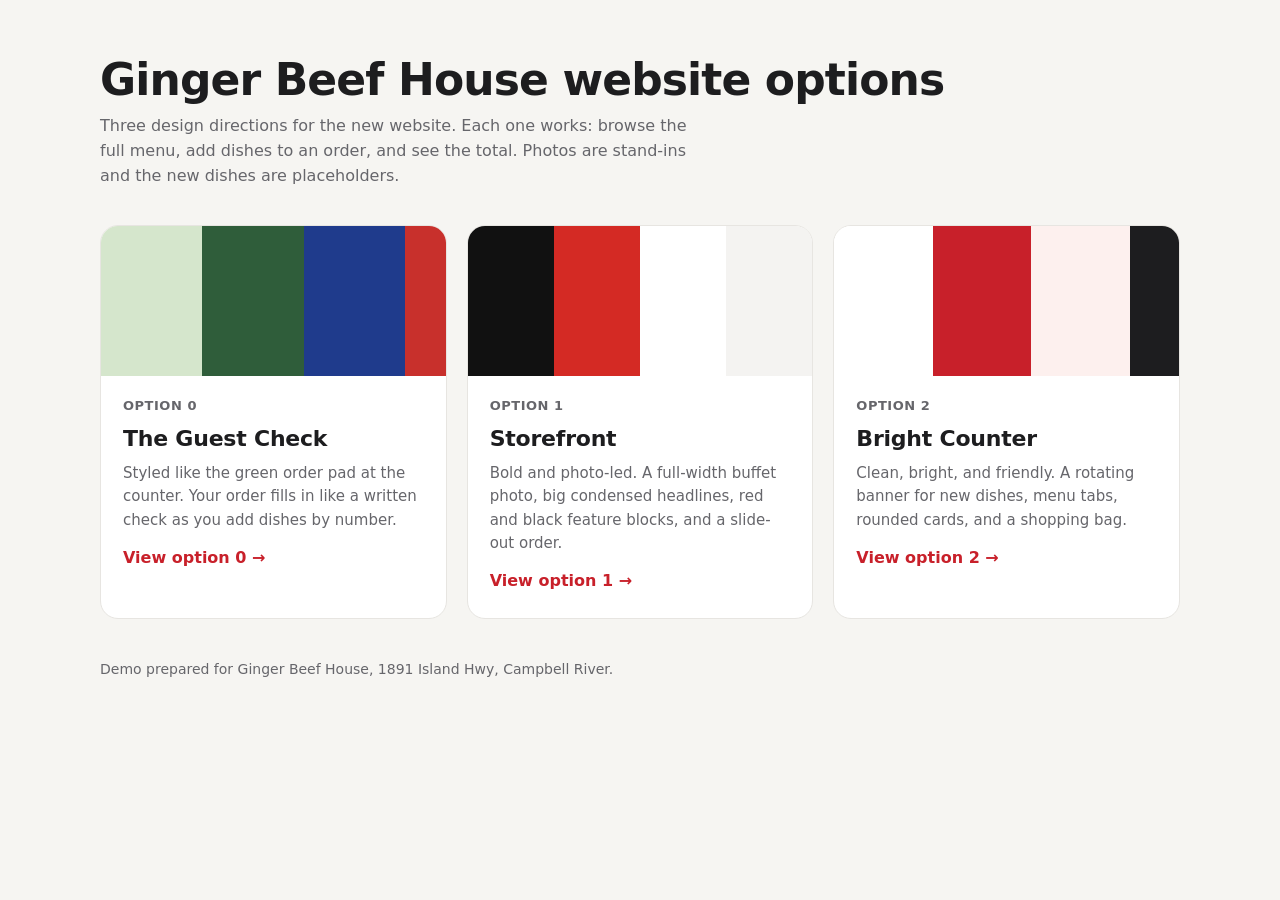
==== commit aebb57b7: "Add demo options 1 (Storefront) and 2 (Bright Counter), per-option docs - .demo now has a landing pa" ====
--- a/.demo/index.html
+++ b/.demo/index.html
@@ -1,853 +1,51 @@
 <!doctype html>
-<html lang="en-CA">
+<html lang="en">
 <head>
 <meta charset="utf-8">
-<meta name="viewport" content="width=device-width, initial-scale=1">
-<title>Ginger Beef House · Campbell River</title>
-<meta name="description" content="Chinese-Canadian takeout and a $25 nightly smorgasbord at 1891 Island Hwy, Campbell River. Build your order and call (250) 850-0729.">
-<link rel="preconnect" href="https://fonts.googleapis.com">
-<link rel="preconnect" href="https://fonts.gstatic.com" crossorigin>
-<link href="https://fonts.googleapis.com/css2?family=Big+Shoulders+Display:wght@600;800;900&family=Big+Shoulders+Text:wght@600;700;800&family=Kalam:wght@400;700&family=Public+Sans:ital,wght@0,400;0,500;0,600;0,700;1,400&display=swap" rel="stylesheet">
+<meta name="viewport" content="width=device-width,initial-scale=1">
+<title>Ginger Beef House · Website Options</title>
+<meta name="robots" content="noindex">
 <style>
-:root{
-  --paper:#D5E6CC;
-  --paper-deep:#C7DCBC;
-  --sheet:#FBFBF6;
-  --print:#2F5D3A;
-  --print-ink:#1E3A26;
-  --print-soft:rgba(30,58,38,.78);
-  --rule:rgba(47,93,58,.28);
-  --rule-strong:rgba(47,93,58,.55);
-  --pen:#1F3B8C;
-  --red:#C8302C;
-
-  --f-print:"Big Shoulders Display","Big Shoulders Text",sans-serif;
-  --f-label:"Big Shoulders Text","Big Shoulders Display",sans-serif;
-  --f-line:"Public Sans",system-ui,sans-serif;
-  --f-pen:"Kalam",cursive;
-
-  --pitch:44px;
-  --gutter:clamp(16px,3vw,40px);
-  --ease-out:cubic-bezier(.16,1,.3,1);
-  --paper-shadow:0 1px 1px rgba(30,58,38,.12),0 3px 8px -2px rgba(30,58,38,.18);
-}
+:root{--ink:#1d1d1f;--mute:#66666b;--line:#e7e5e1;--bg:#f6f5f2;--card:#fff;--accent:#c8202a}
 *{box-sizing:border-box}
-html{scroll-behavior:smooth;scroll-padding-top:72px}
-@media (prefers-reduced-motion:reduce){html{scroll-behavior:auto}*{animation-duration:.001ms!important;transition-duration:.001ms!important}}
-body{
-  margin:0;background:var(--paper);color:var(--print-ink);
-  font:400 1.0625rem/1.5 var(--f-line);
-  font-variant-numeric:tabular-nums;
-  -webkit-font-smoothing:antialiased;
-}
-::selection{background:var(--pen);color:var(--sheet)}
-:focus-visible{outline:2px solid var(--pen);outline-offset:3px}
-a{color:var(--pen);text-underline-offset:3px;text-decoration-thickness:1px}
-html{scrollbar-color:var(--print-soft) var(--paper)}
-img{display:block;max-width:100%}
-button{font:inherit;color:inherit;cursor:pointer}
-.sr{position:absolute;width:1px;height:1px;overflow:hidden;clip:rect(0 0 0 0);white-space:nowrap}
-
-/* ---------- printed band ---------- */
-.band{
-  position:sticky;top:0;z-index:30;
-  background:var(--print);color:var(--paper);
-  display:flex;align-items:center;gap:20px;
-  padding:0 var(--gutter);min-height:56px;
-}
-.band__name{font:800 1.35rem/1 var(--f-print);letter-spacing:.04em;text-transform:uppercase;color:var(--sheet);text-decoration:none}
-.band__nav{display:flex;gap:4px;margin-left:auto}
-.band__nav a{
-  font:700 .95rem/1 var(--f-label);letter-spacing:.12em;text-transform:uppercase;
-  color:var(--paper);text-decoration:none;padding:10px 12px;
-}
-.band__nav a:hover{color:var(--sheet);text-decoration:underline;text-underline-offset:6px}
-.band__call{
-  display:inline-flex;align-items:center;gap:8px;
-  font:700 1rem/1 var(--f-line);color:var(--print);background:var(--sheet);
-  text-decoration:none;padding:10px 14px;
-}
-.band__call:hover{background:var(--paper)}
-.band__call svg{width:18px;height:18px}
-
-/* ---------- layout ---------- */
-.pad{
-  display:grid;grid-template-columns:minmax(0,1fr) minmax(340px,410px);
-  gap:clamp(24px,4vw,64px);
-  padding:0 var(--gutter);max-width:1440px;margin:0 auto;
-}
-main{min-width:0;padding-bottom:96px}
-
-/* ---------- masthead ---------- */
-.mast{padding:clamp(28px,5vw,56px) 0 0}
-.mast__title{
-  font:900 clamp(3.4rem,7vw,6.5rem)/.86 var(--f-print);
-  letter-spacing:-.01em;text-transform:uppercase;color:var(--print);
-  margin:0;
-}
-.mast__sub{
-  display:flex;flex-wrap:wrap;gap:6px 22px;align-items:baseline;
-  margin:18px 0 0;padding:10px 0;border-top:2px solid var(--print);border-bottom:1px solid var(--rule-strong);
-  font-size:1rem;color:var(--print-ink);
-}
-.mast__sub b{font-weight:600}
-.status{display:inline-flex;align-items:center;gap:8px;font-weight:600}
-.status svg{width:22px;height:22px;color:var(--pen)}
-.status--closed{color:var(--print-soft)}
-
-/* ---------- smorgasbord stamp ---------- */
-.smorg{
-  display:grid;grid-template-columns:minmax(0,1.15fr) minmax(0,.85fr);gap:clamp(20px,3vw,40px);
-  align-items:center;margin:clamp(28px,4vw,44px) 0 0;
-}
-.stamp{
-  position:relative;border:3px solid var(--print);padding:22px 24px 20px;
-  outline:1px solid var(--print);outline-offset:-9px;
-}
-.stamp h2{font:900 clamp(2.6rem,5.6vw,4.25rem)/.9 var(--f-print);text-transform:uppercase;margin:0;color:var(--print);letter-spacing:.01em}
-.stamp__price{display:flex;align-items:baseline;gap:12px;margin:10px 0 6px}
-.stamp__price strong{font:900 clamp(4rem,9vw,6rem)/.8 var(--f-print);color:var(--print)}
-.stamp__price span{font:700 1.25rem/1.1 var(--f-label);text-transform:uppercase;letter-spacing:.1em;color:var(--print)}
-.stamp p{margin:8px 0 0;max-width:42ch}
-.stamp__note{
-  position:absolute;right:16px;top:-22px;transform:rotate(-4deg);
-  font:700 1.45rem/1 var(--f-pen);color:var(--pen);background:var(--paper);padding:2px 8px;
-}
-.print-photo{
-  position:relative;background:var(--sheet);padding:8px 8px 30px;box-shadow:var(--paper-shadow);
-  transform:rotate(1.4deg);
-}
-.print-photo img{width:100%;height:auto;aspect-ratio:4/3;object-fit:cover}
-.print-photo figcaption{position:absolute;left:12px;bottom:6px;font:400 .95rem/1.2 var(--f-pen);color:var(--pen)}
-.clip{position:absolute;top:-18px;left:28px;width:22px;height:56px;color:#7d8a80}
-
-/* ---------- section heads ---------- */
-.sec{margin-top:clamp(56px,7vw,88px)}
-.sec__head{display:flex;flex-wrap:wrap;align-items:flex-end;justify-content:space-between;gap:8px 24px;border-bottom:2px solid var(--print);padding-bottom:8px}
-.sec__head h2{font:900 clamp(2rem,4.2vw,3.1rem)/.9 var(--f-print);text-transform:uppercase;margin:0;color:var(--print)}
-.sec__head p{margin:0;color:var(--print-ink);font-size:.95rem;max-width:52ch}
-.colheads{
-  display:grid;grid-template-columns:3.6rem minmax(0,1fr) 5.5rem 52px;gap:12px;
-  font:700 .8rem/1 var(--f-label);letter-spacing:.16em;text-transform:uppercase;color:var(--print);
-  padding:10px 0 8px;border-bottom:1px solid var(--rule-strong);
-}
-.colheads span:nth-child(3){text-align:right}
-
-/* ---------- line items ---------- */
-.lines{list-style:none;margin:0;padding:0}
-.line{
-  display:grid;grid-template-columns:3.6rem minmax(0,1fr) 5.5rem 52px;gap:12px;align-items:center;
-  min-height:var(--pitch);border-bottom:1px solid var(--rule);padding:4px 0;
-  position:relative;
-}
-.line__no{position:relative;font:600 1rem/1 var(--f-line);color:var(--print);text-align:center;justify-self:start;width:2.8rem;padding:8px 0}
-.line__no .ring{position:absolute;inset:-4px -6px;width:calc(100% + 12px);height:calc(100% + 8px);color:var(--red);pointer-events:none;overflow:visible}
-.ring path{fill:none;stroke:currentColor;stroke-width:2.2;stroke-linecap:round;stroke-dasharray:140;stroke-dashoffset:140;transition:stroke-dashoffset .5s var(--ease-out)}
-.line.is-ordered .ring path,.slip.is-ordered .ring path{stroke-dashoffset:0}
-.line__name{font-weight:500;line-height:1.3}
-.line__name small{display:block;font-weight:400;font-size:.875rem;color:var(--print-soft);margin-top:2px}
-.line__name .tag{display:inline-block;font:700 .72rem/1 var(--f-label);letter-spacing:.12em;text-transform:uppercase;color:var(--print);border:1px solid var(--print);padding:3px 5px 2px;margin-left:6px;vertical-align:2px}
-.line__price{text-align:right;font-weight:600}
-.opts{display:flex;flex-wrap:wrap;gap:4px 14px;margin-top:6px}
-.opt{display:inline-flex;align-items:center;gap:6px;font-size:.875rem;color:var(--print-ink);cursor:pointer;min-height:28px}
-.opt input{appearance:none;margin:0;width:16px;height:16px;border:1.5px solid var(--print);border-radius:50%;display:grid;place-items:center}
-.opt input:checked::after{content:"";width:8px;height:8px;border-radius:50%;background:var(--pen)}
-
-/* qty box = the add control */
-.qty{
-  width:44px;height:44px;justify-self:end;border:1.5px solid var(--print);background:transparent;
-  display:grid;place-items:center;position:relative;transition:background .15s;
-}
-.qty:hover{background:rgba(251,251,246,.6)}
-.qty svg{width:18px;height:18px;color:var(--print)}
-.qty__n{font:700 1.5rem/1 var(--f-pen);color:var(--pen);display:none}
-.qty.has-n svg{display:none}
-.qty.has-n .qty__n{display:block}
-.qty:active{transform:translateY(1px)}
-
-/* photo rows */
-.line--photo{grid-template-columns:3.6rem minmax(0,1fr) 5.5rem 52px;padding:12px 0}
-.line__thumb{display:flex;gap:14px;align-items:center}
-.line__thumb img{width:96px;height:72px;aspect-ratio:4/3;object-fit:cover;background:var(--sheet);padding:4px;box-shadow:var(--paper-shadow);flex:none}
-
-/* best sellers — bigger rows */
-.best .line--photo{padding:14px 0}
-.best .line__thumb img{width:132px;height:99px}
-.best .line__name{font-size:1.125rem}
-
-/* ---------- new dishes ---------- */
-.news{display:grid;grid-template-columns:repeat(3,minmax(0,1fr));gap:clamp(18px,2.5vw,32px);margin-top:28px}
-.slip{position:relative}
-.slip .print-photo{transform:rotate(-1.2deg)}
-.slip:nth-child(2) .print-photo{transform:rotate(1deg)}
-.slip:nth-child(3) .print-photo{transform:rotate(-.4deg)}
-.slip__callout{position:absolute;right:-4px;top:-14px;z-index:2;font:700 1.35rem/1 var(--f-pen);color:var(--pen);transform:rotate(6deg)}
-.slip__row{display:grid;grid-template-columns:auto minmax(0,1fr) auto;gap:10px;align-items:start;margin-top:14px}
-.slip__no{position:relative;font:600 1rem/1 var(--f-line);color:var(--print);padding:6px 4px}
-.slip__no .ring{position:absolute;inset:-4px -6px;width:calc(100% + 12px);height:calc(100% + 8px);color:var(--red);overflow:visible}
-.slip h3{margin:0;font:600 1.0625rem/1.3 var(--f-line)}
-.slip p{margin:4px 0 0;font-size:.9rem;color:var(--print-ink)}
-.slip__price{font-weight:600;padding-top:2px}
-.slip .qty{margin-top:12px;width:auto;padding:0 14px;gap:8px;display:inline-flex;align-items:center;font:700 .9rem/1 var(--f-label);letter-spacing:.12em;text-transform:uppercase;color:var(--print)}
-.slip .qty.has-n svg{display:none}
-.demo-note{margin:18px 0 0;font:400 .875rem/1.4 var(--f-line);color:var(--print-soft)}
-
-/* ---------- menu index + finder ---------- */
-.index{display:grid;grid-template-columns:repeat(auto-fill,minmax(210px,1fr));gap:0 28px;margin:18px 0 0;padding:0;list-style:none}
-.index a{
-  display:grid;grid-template-columns:5.2rem 1fr;gap:10px;align-items:center;min-height:var(--pitch);
-  border-bottom:1px solid var(--rule);text-decoration:none;color:var(--print-ink);font-weight:500;
-}
-.index a span{font:600 .95rem/1 var(--f-line);color:var(--print)}
-.index a:hover{color:var(--pen)}
-.cat{margin-top:44px}
-.cat h3{
-  display:flex;align-items:baseline;gap:14px;margin:0;
-  font:800 1.65rem/1 var(--f-print);text-transform:uppercase;letter-spacing:.02em;color:var(--print);
-}
-.cat h3 small{font:600 .95rem/1 var(--f-line);letter-spacing:0;text-transform:none;color:var(--print-soft)}
-.cat__note{margin:6px 0 0;font-size:.9rem;color:var(--print-soft)}
-
-/* flash when jumped to */
-.line.is-found{animation:found 1.8s var(--ease-out)}
-@keyframes found{0%{background:rgba(31,59,140,.16)}100%{background:transparent}}
-
-/* ---------- family dinners + combo ---------- */
-.dinners{display:grid;grid-template-columns:repeat(auto-fill,minmax(250px,1fr));gap:22px;margin-top:26px;align-items:start}
-.ticket{
-  background:var(--sheet);box-shadow:var(--paper-shadow);padding:18px 18px 16px;position:relative;
-  background-image:repeating-linear-gradient(to bottom,transparent 0 31px,var(--rule) 31px 32px);
-  background-position:0 58px;
-}
-.ticket::before{content:"";position:absolute;left:0;right:0;top:-1px;height:6px;
-  background:radial-gradient(circle at 5px 0,var(--paper) 3px,transparent 3.5px) 0 0/10px 6px repeat-x}
-.ticket__head{display:flex;justify-content:space-between;align-items:baseline;gap:10px;height:40px}
-.ticket__head h3{margin:0;font:800 1.45rem/1 var(--f-print);text-transform:uppercase;color:var(--print)}
-.ticket__head strong{font-weight:700;font-size:1.125rem}
-.ticket ul{list-style:none;margin:0;padding:0}
-.ticket li{line-height:32px;font-size:.95rem;white-space:nowrap;overflow:hidden;text-overflow:ellipsis}
-.ticket li b{font-weight:600;color:var(--print)}
-.ticket .opts{margin:6px 0 10px}
-.ticket__add{
-  width:100%;min-height:44px;margin-top:10px;border:1.5px solid var(--print);background:transparent;
-  font:700 .95rem/1 var(--f-label);letter-spacing:.14em;text-transform:uppercase;color:var(--print);
-  display:flex;align-items:center;justify-content:center;gap:10px;
-}
-.ticket__add:hover{background:var(--paper)}
-.ticket__add .qty__n{display:inline;font-size:1.3rem;letter-spacing:0}
-.ticket.is-ordered{outline:2px solid var(--red);outline-offset:4px}
-
-.combo{margin-top:30px;display:grid;grid-template-columns:minmax(0,1fr) minmax(0,1.3fr);gap:28px;align-items:start}
-.combo__intro h3{margin:0;font:800 1.65rem/1 var(--f-print);text-transform:uppercase;color:var(--print)}
-.combo__intro p{margin:8px 0 0}
-.combo__price{display:flex;gap:22px;margin-top:14px}
-.combo__price div{font:700 .85rem/1.2 var(--f-label);letter-spacing:.12em;text-transform:uppercase;color:var(--print)}
-.combo__price strong{display:block;font:800 2rem/1 var(--f-print);letter-spacing:0}
-.combo fieldset{border:0;margin:0;padding:0}
-.combo legend{font:700 .8rem/1 var(--f-label);letter-spacing:.16em;text-transform:uppercase;color:var(--print);padding:0 0 8px}
-.picks{display:grid;grid-template-columns:repeat(2,minmax(0,1fr));gap:0 20px;margin-bottom:16px}
-.pick{display:flex;align-items:center;gap:10px;min-height:var(--pitch);border-bottom:1px solid var(--rule);cursor:pointer}
-.pick input{appearance:none;margin:0;width:22px;height:22px;border:1.5px solid var(--print);flex:none;position:relative}
-.pick input:checked{background:var(--sheet)}
-.pick input:checked::after{content:"";position:absolute;left:6px;top:1px;width:7px;height:13px;border:solid var(--pen);border-width:0 2.5px 2.5px 0;transform:rotate(40deg)}
-.pick input:disabled{opacity:.35}
-.pick input:disabled + span{opacity:.45}
-.combo__go{display:flex;align-items:center;gap:16px;flex-wrap:wrap}
-.combo__go .ticket__add{width:auto;padding:0 18px;margin:0}
-.combo__go .ticket__add:disabled{opacity:.4;cursor:not-allowed}
-.combo__go output{font-weight:600}
-
-/* ---------- visit ---------- */
-.visit{display:grid;grid-template-columns:repeat(3,minmax(0,1fr));gap:28px;margin-top:22px}
-.visit h3{margin:0 0 8px;font:700 .85rem/1 var(--f-label);letter-spacing:.16em;text-transform:uppercase;color:var(--print)}
-.visit p{margin:0 0 6px}
-.visit table{border-collapse:collapse;width:100%}
-.visit td{padding:6px 0;border-bottom:1px solid var(--rule)}
-.visit td:last-child{text-align:right}
-.visit .big a{font:800 1.9rem/1.1 var(--f-print);color:var(--print);text-decoration:none}
-
-
-/* ---------- THE CHECK ---------- */
-.check-col{position:relative}
-.check{
-  position:sticky;top:76px;margin-top:clamp(28px,5vw,56px);
-  background:var(--sheet);box-shadow:var(--paper-shadow);
-  display:flex;flex-direction:column;max-height:calc(100vh - 96px);
-}
-.check__stub{
-  padding:14px 18px 12px;border-bottom:2px dotted var(--rule-strong);
-  display:grid;grid-template-columns:1fr auto;gap:4px 12px;align-items:end;
-}
-.check__stub h2{margin:0;font:900 1.85rem/1 var(--f-print);text-transform:uppercase;color:var(--print);letter-spacing:.03em}
-.check__stub .fields{grid-column:1/-1;display:grid;grid-template-columns:repeat(3,1fr);border:1px solid var(--rule-strong);margin-top:8px}
-.fields div{padding:5px 8px 6px;border-right:1px solid var(--rule-strong);font:700 .72rem/1 var(--f-label);letter-spacing:.12em;text-transform:uppercase;color:var(--print)}
-.fields div:last-child{border-right:0}
-.fields b{display:block;font:700 1.1rem/1.15 var(--f-pen);letter-spacing:0;text-transform:none;color:var(--pen);margin-top:3px}
-.check__no{font:700 .8rem/1 var(--f-label);letter-spacing:.14em;text-transform:uppercase;color:var(--print);text-align:right}
-.check__no b{display:block;font:700 1.15rem/1.1 var(--f-line);letter-spacing:0;color:var(--red)}
-.finder{padding:10px 18px;border-bottom:1px solid var(--rule-strong);display:flex;gap:8px;align-items:center}
-.finder label{font:700 .8rem/1 var(--f-label);letter-spacing:.14em;text-transform:uppercase;color:var(--print);white-space:nowrap}
-.finder input{
-  width:5.5rem;height:40px;border:0;border-bottom:1.5px solid var(--print);background:transparent;
-  font:700 1.35rem/1 var(--f-pen);color:var(--pen);padding:0 4px;
-}
-.finder input::placeholder{color:rgba(31,59,140,.6)}
-.finder input:focus{outline:none;border-bottom-color:var(--pen);background:rgba(31,59,140,.05)}
-.finder button{height:40px;padding:0 12px;border:1.5px solid var(--print);background:transparent;font:700 .85rem/1 var(--f-label);letter-spacing:.12em;text-transform:uppercase;color:var(--print)}
-.finder__msg{font-size:.82rem;color:var(--print-ink);margin-left:auto;text-align:right;min-height:1em}
-.check__cols{display:grid;grid-template-columns:3rem minmax(0,1fr) 5rem;gap:8px;padding:8px 18px 6px;border-bottom:1px solid var(--rule-strong);
-  font:700 .72rem/1 var(--f-label);letter-spacing:.16em;text-transform:uppercase;color:var(--print)}
-.check__cols span:last-child{text-align:right}
-.check__body{
-  flex:1;overflow:auto;padding:0 18px;min-height:176px;
-  scrollbar-width:thin;
-}
-.check__body:has(.check__empty){
-  background-image:repeating-linear-gradient(to bottom,transparent 0 calc(var(--pitch) - 1px),var(--rule) calc(var(--pitch) - 1px) var(--pitch));
-}
-.check__empty{margin:0;padding:12px 0;font:400 1.15rem/var(--pitch) var(--f-pen);color:rgba(31,59,140,.55)}
-.cl{display:grid;grid-template-columns:3rem minmax(0,1fr) 5rem;gap:8px;align-items:center;min-height:var(--pitch);position:relative;border-bottom:1px solid var(--rule);padding:4px 0}
-.cl.is-new{animation:write .55s var(--ease-out)}
-@keyframes write{from{clip-path:inset(0 100% 0 0)}to{clip-path:inset(0 0 0 0)}}
-.cl__q{font:700 1.4rem/1 var(--f-pen);color:var(--pen)}
-.cl__name{font:500 .95rem/1.25 var(--f-line);color:var(--pen);padding:4px 0;display:flex;flex-wrap:wrap;align-items:center;gap:2px 8px}
-.cl__name small{flex-basis:100%;order:2}
-.cl__ctl{order:3}
-.cl__name small{font-size:.8rem;color:rgba(31,59,140,.8)}
-.cl__amt{text-align:right;font:600 .95rem/1 var(--f-line);color:var(--pen)}
-.cl__ctl{display:flex;gap:2px;margin-left:-8px}
-.cl__ctl button{width:32px;height:28px;border:0;background:transparent;color:var(--print);display:grid;place-items:center;padding:0}
-.cl__ctl button:hover{background:var(--paper)}
-.cl__ctl svg{width:15px;height:15px}
-.cl::after{content:"";position:absolute;left:0;right:0;top:50%;height:2px;background:var(--pen);transform:scaleX(0);transform-origin:left;transition:transform .32s var(--ease-out)}
-.cl.is-struck::after{transform:scaleX(1)}
-.cl.is-struck{opacity:.6;transition:opacity .2s .25s}
-
-.check__foot{border-top:2px solid var(--print);padding:10px 18px 16px}
-.tot{display:grid;grid-template-columns:1fr auto;gap:2px 12px;font-size:.95rem}
-.tot dt{color:var(--print-ink)}
-.tot dd{margin:0;text-align:right;font-weight:600}
-.tot .grand dt{font:800 1.3rem/1.2 var(--f-print);text-transform:uppercase;color:var(--print);padding-top:6px}
-.tot .grand dd{font:700 1.3rem/1.2 var(--f-line);padding-top:6px;color:var(--pen)}
-.tot .grand dd span{background:linear-gradient(var(--red),var(--red)) 0 100%/100% 2px no-repeat;padding-bottom:2px}
-.tot .grand dd span.is-empty{background:none}
-.check__disc{margin:8px 0 0;font-size:.82rem;color:var(--print-ink);line-height:1.4}
-.check__disc b{color:var(--pen)}
-.check__actions{display:flex;gap:10px;margin-top:12px;align-items:center}
-.check__call{
-  flex:1;display:flex;align-items:center;justify-content:center;gap:10px;min-height:48px;
-  background:var(--print);color:var(--sheet);text-decoration:none;font:700 1.05rem/1 var(--f-line);
-}
-.check__call:hover{background:var(--print-ink)}
-.check__call svg{width:18px;height:18px}
-.check__clear{min-height:48px;padding:0 12px;border:0;background:transparent;font:700 .8rem/1 var(--f-label);letter-spacing:.14em;text-transform:uppercase;color:var(--print);text-decoration:underline;text-underline-offset:4px}
-.check__clear:disabled{opacity:.35;cursor:default}
-.check__close{display:none}
-
-/* mobile tear-off strip */
-.strip{display:none}
-
-/* ---------- responsive ---------- */
-@media (max-width:1080px){
-  .smorg{grid-template-columns:1fr}
-  .smorg .print-photo{max-width:440px}
-  .news{grid-template-columns:repeat(2,minmax(0,1fr))}
-  .combo{grid-template-columns:1fr}
-  .visit{grid-template-columns:1fr 1fr}
-}
-@media (max-width:900px){
-  .pad{grid-template-columns:1fr}
-  .band__nav{display:none}
-  .band__call{margin-left:auto}
-  .check-col{position:static}
-  .check{
-    position:fixed;left:0;right:0;bottom:0;top:auto;margin:0;z-index:50;max-height:88vh;
-    transform:translateY(105%);transition:transform .38s var(--ease-out);
-    box-shadow:0 -6px 24px rgba(30,58,38,.25);
-  }
-  body.check-open .check{transform:none}
-  body.check-open{overflow:hidden}
-  .check__close{display:grid;place-items:center;width:44px;height:44px;border:0;background:transparent;color:var(--print);grid-row:1;grid-column:3;margin-right:-10px}
-  .check__close svg{width:20px;height:20px}
-  .check__stub{grid-template-columns:1fr auto auto}
-  .check__stub .fields{grid-column:1/-1}
-  .scrim{position:fixed;inset:0;background:rgba(30,58,38,.35);z-index:45;opacity:0;pointer-events:none;transition:opacity .3s}
-  body.check-open .scrim{opacity:1;pointer-events:auto}
-  .strip{
-    display:flex;position:fixed;left:0;right:0;bottom:0;z-index:40;
-    background:var(--sheet);border:0;box-shadow:0 -3px 14px rgba(30,58,38,.2);
-    min-height:64px;padding:12px var(--gutter) calc(12px + env(safe-area-inset-bottom));
-    align-items:center;gap:14px;width:100%;text-align:left;
-  }
-  .strip::before{content:"";position:absolute;left:0;right:0;top:-6px;height:6px;
-    background:radial-gradient(circle at 5px 6px,var(--sheet) 3.2px,transparent 3.7px) 0 0/10px 6px repeat-x}
-  .strip__label{font:900 1.3rem/1 var(--f-print);text-transform:uppercase;color:var(--print)}
-  .strip__count{font:700 1.3rem/1 var(--f-pen);color:var(--pen)}
-  .strip__total{margin-left:auto;font:700 1.1rem/1 var(--f-line);color:var(--pen)}
-  .strip__total.has-items{background:linear-gradient(var(--red),var(--red)) 0 100%/100% 2px no-repeat;padding-bottom:3px}
-  .strip svg{width:18px;height:18px;color:var(--print)}
-}
-@media (max-width:640px){
-  body{font-size:1rem}
-  .news{grid-template-columns:1fr}
-  .visit{grid-template-columns:1fr}
-  .colheads{display:none}
-  .line,.line--photo{grid-template-columns:2.8rem minmax(0,1fr) auto 46px;gap:8px}
-  .line__no{width:2.4rem;font-size:.95rem}
-  .line__thumb{gap:10px}
-  .line__thumb img,.best .line__thumb img{width:76px;height:57px;padding:3px}
-  .picks{grid-template-columns:1fr}
-  .stamp__note{right:8px}
-}
+body{margin:0;font:16px/1.55 system-ui,-apple-system,"Segoe UI",sans-serif;color:var(--ink);background:var(--bg)}
+main{width:min(1080px,calc(100% - 32px));margin:0 auto;padding:56px 0 72px}
+h1{font-size:clamp(30px,4vw,44px);line-height:1.1;letter-spacing:-.02em;margin:0 0 10px}
+.lede{color:var(--mute);max-width:60ch;margin:0 0 36px}
+.grid{display:grid;grid-template-columns:repeat(3,1fr);gap:20px}
+a.opt{display:flex;flex-direction:column;background:var(--card);border:1px solid var(--line);border-radius:18px;overflow:hidden;text-decoration:none;color:inherit;transition:transform .3s cubic-bezier(.16,1,.3,1),box-shadow .3s}
+a.opt:hover{transform:translateY(-3px);box-shadow:0 14px 34px rgba(0,0,0,.09)}
+a.opt:focus-visible{outline:3px solid var(--accent);outline-offset:3px}
+.sw{height:150px;display:flex}
+.sw i{flex:1}
+.b{padding:20px 22px 24px;display:grid;gap:6px}
+.n{font-size:13px;font-weight:700;color:var(--mute);letter-spacing:.04em}
+.b h2{margin:0;font-size:22px;letter-spacing:-.01em}
+.b p{margin:0;color:var(--mute);font-size:15px}
+.go{margin-top:8px;font-weight:700;color:var(--accent)}
+.foot{margin-top:40px;color:var(--mute);font-size:14px}
+@media (max-width:820px){.grid{grid-template-columns:1fr}}
 </style>
 </head>
 <body>
-
-<svg width="0" height="0" style="position:absolute" aria-hidden="true">
-  <symbol id="i-plus" viewBox="0 0 20 20"><path d="M10 3.5v13M3.5 10h13" fill="none" stroke="currentColor" stroke-width="2" stroke-linecap="square"/></symbol>
-  <symbol id="i-minus" viewBox="0 0 20 20"><path d="M3.5 10h13" fill="none" stroke="currentColor" stroke-width="2" stroke-linecap="square"/></symbol>
-  <symbol id="i-x" viewBox="0 0 20 20"><path d="M4.5 4.5l11 11M15.5 4.5l-11 11" fill="none" stroke="currentColor" stroke-width="2" stroke-linecap="square"/></symbol>
-  <symbol id="i-phone" viewBox="0 0 20 20"><path d="M6.2 2.5H3.6c-.6 0-1.1.5-1.1 1.1C2.5 11 9 17.5 16.4 17.5c.6 0 1.1-.5 1.1-1.1v-2.6l-3.6-1.5-1.8 1.8c-2-.9-3.8-2.7-4.7-4.7l1.8-1.8z" fill="none" stroke="currentColor" stroke-width="1.7" stroke-linejoin="round"/></symbol>
-  <symbol id="i-tick" viewBox="0 0 24 24"><path d="M3.5 13.2c1.6 1.2 3.4 3.1 4.9 5.3 2.6-5.6 6.6-10.4 12-14.2" fill="none" stroke="currentColor" stroke-width="2.4" stroke-linecap="round" stroke-linejoin="round"/></symbol>
-  <symbol id="i-up" viewBox="0 0 20 20"><path d="M4.5 12.5L10 7l5.5 5.5" fill="none" stroke="currentColor" stroke-width="2" stroke-linecap="square"/></symbol>
-  <symbol id="i-ring" viewBox="0 0 60 36"><path d="M31 3.5C17 2.5 3.8 7.6 3.5 17.4 3.2 27.6 17.5 33 31.5 32.5 45.5 32 57 26.6 56.5 17 56 7.6 44 2.8 27 4.6"/></symbol>
-</svg>
-
-<header class="band">
-  <a class="band__name" href="#top">Ginger Beef House</a>
-  <nav class="band__nav" aria-label="Sections">
-    <a href="#smorgasbord">Smorgasbord</a>
-    <a href="#new">New</a>
-    <a href="#menu">Menu</a>
-    <a href="#dinners">Family dinners</a>
-    <a href="#visit">Hours</a>
-  </nav>
-  <a class="band__call" href="tel:+12508500729"><svg aria-hidden="true"><use href="#i-phone"/></svg>(250) 850-0729</a>
-</header>
-
-<div class="pad" id="top">
 <main>
-
-  <section class="mast" aria-labelledby="mast-title">
-    <h1 class="mast__title" id="mast-title">Ginger Beef House</h1>
-    <p class="mast__sub">
-      <span class="status" id="status"></span>
-      <span>1891 Island Hwy, Campbell River</span>
-      <span>Takeout &amp; delivery · <b>call to order</b></span>
-    </p>
-  </section>
-
-  <section class="smorg" id="smorgasbord" aria-labelledby="smorg-title">
-    <div class="stamp">
-      <span class="stamp__note" id="smorg-note" hidden>on tonight!</span>
-      <h2 id="smorg-title">Smorgasbord</h2>
-      <div class="stamp__price"><strong>$25</strong><span>per<br>person</span></div>
-      <p><b>Dinner buffet, 6 days a week, 4:00–8:30 pm.</b> Closed Tuesdays. Come in, grab a plate, and go back for seconds.</p>
-    </div>
-    <figure class="print-photo" style="margin:0">
-      <svg class="clip" viewBox="0 0 22 56" aria-hidden="true"><path d="M7 14V44a4 4 0 0 0 8 0V8a6 6 0 0 0-12 0v38a8 8 0 0 0 16 0V16" fill="none" stroke="currentColor" stroke-width="2"/></svg>
-      <img src="img/smorgasbord.jpg" alt="A buffet counter lined with trays of Chinese dishes" width="900" height="600">
-      <figcaption>stand-in photo</figcaption>
-    </figure>
-  </section>
-
-  <section class="sec best" aria-labelledby="best-title">
-    <div class="sec__head">
-      <h2 id="best-title">Best sellers</h2>
-      <p>The ones Campbell River orders most. Tap the box to add one to your check.</p>
-    </div>
-    <div class="colheads" aria-hidden="true"><span>No.</span><span>Item</span><span>Price</span><span></span></div>
-    <ul class="lines" id="best"></ul>
-  </section>
-
-  <section class="sec" id="new" aria-labelledby="new-title">
-    <div class="sec__head">
-      <h2 id="new-title">New on the menu</h2>
-      <p>Three new plates from the kitchen this season.</p>
-    </div>
-    <div class="news" id="news"></div>
-    <p class="demo-note">Demo placeholders: these dish names, descriptions, and prices are made up for this mock-up and will be replaced with the owner's real new dishes.</p>
-  </section>
-
-  <section class="sec" id="menu" aria-labelledby="menu-title">
-    <div class="sec__head">
-      <h2 id="menu-title">The menu</h2>
-      <p>Order by number, the way you always have. Prices don't include GST and may change without notice.</p>
-    </div>
-    <ul class="index" id="index"></ul>
-    <div id="cats"></div>
-  </section>
-
-  <section class="sec" id="dinners" aria-labelledby="dinners-title">
-    <div class="sec__head">
-      <h2 id="dinners-title">Family dinners</h2>
-      <p>Everything on the slip, sized for the table. Family dinners aren't eligible for the pick-up discount.</p>
-    </div>
-    <div class="dinners" id="dinner-list"></div>
-
-    <div class="combo" id="combo">
-      <div class="combo__intro">
-        <h3>Combo for one</h3>
-        <p>Chow mein or fried rice, plus your choice of one or two items.</p>
-        <div class="combo__price">
-          <div>1 item<strong>$15.95</strong></div>
-          <div>2 items<strong>$19.95</strong></div>
-        </div>
-      </div>
-      <form id="combo-form">
-        <fieldset>
-          <legend>Base</legend>
-          <div class="opts" style="margin:0 0 16px">
-            <label class="opt"><input type="radio" name="base" value="Chow Mein" checked> Chow mein</label>
-            <label class="opt"><input type="radio" name="base" value="Fried Rice"> Fried rice</label>
-          </div>
-        </fieldset>
-        <fieldset>
-          <legend>Pick one or two</legend>
-          <div class="picks" id="picks"></div>
-        </fieldset>
-        <div class="combo__go">
-          <button type="submit" class="ticket__add" id="combo-add" disabled><svg width="16" height="16" aria-hidden="true"><use href="#i-plus"/></svg>Add combo</button>
-          <output id="combo-out" aria-live="polite">Pick at least one item</output>
-        </div>
-      </form>
-    </div>
-  </section>
-
-  <section class="sec" id="visit" aria-labelledby="visit-title">
-    <div class="sec__head"><h2 id="visit-title">Hours &amp; pick-up</h2></div>
-    <div class="visit">
-      <div>
-        <h3>Call for your order</h3>
-        <p class="big"><a href="tel:+12508500729">(250) 850-0729</a></p>
-        <p>Takeout and delivery. Please let us know if you have food allergies.</p>
-      </div>
-      <div>
-        <h3>Open 6 days a week</h3>
-        <table>
-          <tr><td>Wednesday – Monday</td><td>4:00 – 8:30 pm</td></tr>
-          <tr><td>Tuesday</td><td>Closed</td></tr>
-          <tr><td>Smorgasbord</td><td>$25 / person</td></tr>
-        </table>
-      </div>
-      <div>
-        <h3>Find us</h3>
-        <p>1891 Island Hwy<br>Campbell River, BC V9W 2E9</p>
-        <p><a href="https://www.google.com/maps/search/?api=1&query=1891+Island+Hwy+Campbell+River+BC" rel="noopener">Get directions</a></p>
-        <p style="font-size:.9rem;margin-top:10px">5% off pick-up orders over $45 before tax, paid by cash or debit. Family dinners excluded.</p>
-      </div>
-    </div>
-  </section>
-
+  <h1>Ginger Beef House website options</h1>
+  <p class="lede">Three design directions for the new website. Each one works: browse the full menu, add dishes to an order, and see the total. Photos are stand-ins and the new dishes are placeholders.</p>
+  <div class="grid">
+    <a class="opt" href="option-0/">
+      <div class="sw"><i style="background:#D5E6CC"></i><i style="background:#2F5D3A"></i><i style="background:#1F3B8C"></i><i style="background:#C8302C;flex:.4"></i></div>
+      <div class="b"><span class="n">OPTION 0</span><h2>The Guest Check</h2><p>Styled like the green order pad at the counter. Your order fills in like a written check as you add dishes by number.</p><span class="go">View option 0 →</span></div>
+    </a>
+    <a class="opt" href="option-1/">
+      <div class="sw"><i style="background:#111"></i><i style="background:#D42A24"></i><i style="background:#fff"></i><i style="background:#F4F3F1"></i></div>
+      <div class="b"><span class="n">OPTION 1</span><h2>Storefront</h2><p>Bold and photo-led. A full-width buffet photo, big condensed headlines, red and black feature blocks, and a slide-out order.</p><span class="go">View option 1 →</span></div>
+    </a>
+    <a class="opt" href="option-2/">
+      <div class="sw"><i style="background:#fff"></i><i style="background:#C8202A"></i><i style="background:#FDF0EE"></i><i style="background:#1D1D1F;flex:.5"></i></div>
+      <div class="b"><span class="n">OPTION 2</span><h2>Bright Counter</h2><p>Clean, bright, and friendly. A rotating banner for new dishes, menu tabs, rounded cards, and a shopping bag.</p><span class="go">View option 2 →</span></div>
+    </a>
+  </div>
+  <p class="foot">Demo prepared for Ginger Beef House, 1891 Island Hwy, Campbell River.</p>
 </main>
-
-<aside class="check-col" aria-label="Your order">
-  <div class="scrim" id="scrim"></div>
-  <section class="check" id="check" aria-labelledby="check-title">
-    <div class="check__stub">
-      <h2 id="check-title">Guest check</h2>
-      <div class="check__no">Items<b id="check-count">0</b></div>
-      <button class="check__close" id="check-close" aria-label="Close check"><svg aria-hidden="true"><use href="#i-x"/></svg></button>
-      <div class="fields">
-        <div>Order<b>Takeout</b></div>
-        <div>Date<b id="check-date">–</b></div>
-        <div>Guests<b id="check-guests">–</b></div>
-      </div>
-    </div>
-    <form class="finder" id="finder" autocomplete="off">
-      <label for="find-no">Go to No.</label>
-      <input id="find-no" inputmode="numeric" pattern="[0-9]*" maxlength="3" placeholder="43" aria-describedby="find-msg">
-      <button type="submit">Go</button>
-      <span class="finder__msg" id="find-msg" aria-live="polite"></span>
-    </form>
-    <div class="check__cols" aria-hidden="true"><span>Qty</span><span>Item</span><span>Amount</span></div>
-    <div class="check__body" id="check-body" aria-live="polite"></div>
-    <div class="check__foot">
-      <dl class="tot">
-        <dt>Subtotal</dt><dd id="t-sub">$0.00</dd>
-        <dt>GST 5%</dt><dd id="t-gst">$0.00</dd>
-        <div class="grand" style="display:contents"><dt>Total</dt><dd><span id="t-total" class="is-empty">$0.00</span></dd></div>
-      </dl>
-      <p class="check__disc" id="t-disc">Order over $45 for pick-up and pay cash or debit to save 5%.</p>
-      <div class="check__actions">
-        <a class="check__call" href="tel:+12508500729"><svg aria-hidden="true"><use href="#i-phone"/></svg>Call to order</a>
-        <button class="check__clear" id="check-clear" type="button" disabled>Clear</button>
-      </div>
-    </div>
-  </section>
-</aside>
-</div>
-
-<button class="strip" id="strip" aria-controls="check" aria-expanded="false">
-  <span class="strip__label">Your check</span>
-  <span class="strip__count" id="strip-count">empty</span>
-  <span class="strip__total" id="strip-total">$0.00</span>
-  <svg aria-hidden="true"><use href="#i-up"/></svg>
-</button>
-
-<script>
-(() => {
-// ---------------- data (from the printed menu, docs/source/menu-scan.pdf) ----------------
-const P = {
-  43:"img/ginger-fried-beef.jpg", 24:"img/chicken-chow-mein.jpg", 50:"img/almond-gai-ding.jpg",
-  53:"img/lemon-chicken.jpg", 64:"img/sweet-sour-pork.jpg", 12:"img/fried-rice.jpg",
-  8:"img/wonton-soup.jpg", 69:"img/honey-garlic-ribs.jpg", 96:"img/mar-pou-tofu.jpg",
-  83:"img/egg-foo-young.jpg", 91:"img/prawns-black-bean.jpg", 87:"img/deep-fried-prawns.jpg"
-};
-const SAUCE = ["Gravy","Sweet & sour sauce"];
-const CATS = [
-  ["Appetizers",[[1,"Spring Roll (2)",3.95],[2,"Pork Dumpling",18.95],[3,"Deep Fried Wonton",12.95],[4,"House Noodles in Black Pepper Sauce",16.95],[5,"Hot & Spicy Deep Fried Tofu",15.95],[6,"Hot & Spicy Deep Fried Squid",22.95],[7,"Dried Garlic Ribs",19.95]]],
-  ["Soup",[[8,"Wonton Soup",15.95],[9,"Wor Wonton Soup",21.95],[10,"Seafood Hot & Sour Soup",22.95],[11,"Udon Noodle Soup",14.95]]],
-  ["Fried Rice",[[12,"Chicken Fried Rice",14.95],[13,"B.B.Q. Pork Fried Rice",14.95],[14,"Beef Fried Rice",16.95],[15,"Shrimp Fried Rice",18.95],[16,"Vegetable Fried Rice",14.95],[17,"Mushroom Fried Rice",14.95],[18,"Beef & Tomato Fried Rice",18.95],[19,"Curried Chicken Fried Rice",17.95],[20,"Curried Beef Fried Rice",18.95],[21,"Curry Prawns Fried Rice",21.95],[22,"Special Fried Rice",18.95],[23,"Hawaiian Fried Rice",17.95]]],
-  ["Chow Mein",[[24,"Chicken Chow Mein",14.95],[25,"B.B.Q. Pork Chow Mein",14.95],[26,"Beef Chow Mein",16.95],[27,"Shrimp Chow Mein",18.95],[28,"Beef & Tomato Chow Mein",18.95],[29,"Beef in Black Pepper Sauce Chow Mein",17.95],[30,"Vegetable Chow Mein",14.95],[31,"Mushroom Chow Mein",14.95],[32,"Special Chow Mein",18.95],[33,"Canton Chow Mein",21.95],[34,"Seafood Chow Mein",19.95],[35,"Curried Chicken Chow Mein",19.95],[36,"Curried Beef Chow Mein",19.95],[37,"Singapore Curry Fried Noodle",20.95]]],
-  ["Rice Dishes",[[38,"Beef & Tomato with Steamed Rice",16.95],[39,"Beef & Bok Choy with Steamed Rice",16.95],[40,"Curried Chicken with Steamed Rice",17.95],[41,"Curried Beef with Steamed Rice",17.95],[42,"Curried Prawns with Steamed Rice",19.95]]],
-  ["Beef",[[43,"Ginger Fried Beef",17.95],[44,"Beef with Broccoli",18.95],[45,"Beef with Tomato",19.95],[46,"Curried Beef",18.95],[47,"Beef with Satay Sauce",18.95],[48,"Szechuan Beef",18.95]]],
-  ["Chicken",[[49,"Breaded Almond Chicken",17.95,{opts:SAUCE}],[50,"Almond Gai Ding (chicken)",17.95],[51,"Cashew Nut Gai Ding (chicken)",18.95],[52,"Kung Bo Chicken",17.95,{peanut:1}],[53,"Lemon Chicken",18.95],[54,"Sweet & Sour Chicken Balls",17.95],[56,"Chicken with Satay Sauce",17.95],[57,"Curried Chicken",18.95],[58,"Ginger Fried Chicken",18.95],[59,"Szechuan Chicken",18.95],[60,"Sesame Chicken",18.95],[61,"Chicken Black Bean Sauce",17.95],[62,"Deep Fried Chicken Wings",18.95],[63,"Honey Garlic Chicken Wings",18.95]]],
-  ["Pork & Ribs",[[64,"Sweet & Sour Pork",16.95],[65,"Dried Garlic Pork",16.95],[66,"Honey Garlic Pork",17.95],[67,"Sweet & Sour Pork with Pineapple",17.95],[68,"Dried Garlic Ribs",18.95],[69,"Honey Garlic Ribs",19.95],[70,"Sliced B.B.Q. Pork",20.95],[71,"B.B.Q. Pork with Black Bean Sauce",19.95],[72,"Pork with Black Bean Sauce",18.95],[73,"Sweet & Sour Ribs",19.95],[74,"Pork Chops with Black Peppery Sauce",20.95]]],
-  ["Chop Suey",[[75,"Vegetable Chop Suey",15.95],[76,"Chicken Chop Suey",17.95],[77,"B.B.Q. Pork Chop Suey",17.95],[78,"Beef Chop Suey",18.95],[79,"Prawns Chop Suey",19.95],[80,"Special Chop Suey",19.95]],"Vegetables"],
-  ["Egg Foo Young",[[81,"Vegetable Foo Young",18.95,{opts:SAUCE}],[82,"Mushroom Foo Young",18.95,{opts:SAUCE}],[83,"Chicken Foo Young",19.95,{opts:SAUCE}],[84,"B.B.Q. Pork Foo Young",19.95,{opts:SAUCE}],[85,"Shrimp Foo Young",20.95,{opts:SAUCE}],[86,"Special Foo Young",20.95,{opts:SAUCE}]],"Gravy or sweet & sour sauce"],
-  ["Seafood",[[87,"Deep Fried Prawns",17.95],[88,"Hot & Spicy Deep Fried Squid",22.95],[89,"Curried Prawns",22.95],[90,"Tomato Prawns",22.95],[91,"Prawns with Black Bean Sauce",22.95],[92,"Satay Prawns",22.95],[93,"Kung Bo Prawns",22.95,{peanut:1}],[94,"Szechuan Prawns",24.95],[95,"Peppery Prawns",24.95]]],
-  ["Chef's Suggestions",[[96,"Mar Pou Tofu",17.95],[97,"Butter Garlic Prawns",24.95],[98,"Seafood with Tofu Hot Pot",24.95],[99,"Beef with Ginger & Onion Hot Pot",22.95],[100,"Chicken with Ginger & Onion Hot Pot",22.95],[101,"Mixed Meat with Tofu Hot Pot",23.95],[102,"Tai Pan Seafood Hot Plate",24.95],[103,"Tai Pan Beef Hot Plate",21.95],[104,"Tai Pan Chicken Hot Plate",21.95]]],
-  ["Sides, Sauces & Drinks",[[105,"Steamed Rice",2.95],[106,"Sweet & Sour Sauce",2.50],[107,"Curry or Lemon Sauce",2.50,{opts:["Curry","Lemon"]}],[108,"Gravy or Honey Garlic Sauce",2.50,{opts:["Gravy","Honey garlic"]}],[109,"Can of Pop or Bottled Water",1.99,{opts:["Pop","Water"]}],[110,"Bottled Pop 710 ml",3.25]]]
-];
-const NEWS = [
-  {id:"N1", name:"Szechuan Crispy Ginger Beef", desc:"Our ginger fried beef, tossed hot with dried chili and Szechuan pepper.", price:19.95, img:"img/new-szechuan-ginger-beef.jpg", alt:"Crispy beef stir-fried with chili and green onion in a wok", note:"hot!"},
-  {id:"N2", name:"Sweet Chili Chicken on Crispy Noodle", desc:"Crispy chicken in sweet chili sauce over a nest of fried rice noodles.", price:19.95, img:"img/new-sweet-chili-chicken.jpg", alt:"Glazed chicken and broccoli on a bed of crispy rice noodles", note:"new"},
-  {id:"N3", name:"Salt & Pepper Squid Skewers (4)", desc:"Four skewers of salt and pepper squid with a creamy dip.", price:16.95, img:"img/new-squid-skewers.jpg", alt:"Skewers of fried squid on a white plate with a dip", note:"try me"}
-];
-const CS = ["Chicken or beef chop suey", ["Chicken","Beef"]];
-const DINNERS = [
-  {id:"F2", name:"Dinner for 2", price:41.95, items:["Spring Rolls (2)","Chicken Chow Mein","Chicken or Beef Chop Suey","Sweet & Sour Boneless Pork"], opts:CS[1]},
-  {id:"F3", name:"Dinner for 3", price:59.95, items:["Spring Rolls (3)","Chicken Chow Mein","Deep Fried Prawns","Chicken or Beef Chop Suey","Sweet & Sour Boneless Pork"], opts:CS[1]},
-  {id:"F4", name:"Dinner for 4", price:75.95, items:["Spring Rolls (4)","Chicken Chow Mein","B.B.Q. Pork Fried Rice","Breaded Almond Chicken","Chicken or Beef Chop Suey","Sweet & Sour Boneless Pork"], opts:CS[1]},
-  {id:"F5", name:"Dinner for 5", price:95.95, items:["Spring Rolls (5)","Wonton Soup","Chicken Chow Mein","Deep Fried Prawns","Breaded Almond Chicken","Chicken or Beef Chop Suey","Sweet & Sour Boneless Pork"], opts:CS[1]},
-  {id:"F6", name:"Dinner for 6", price:119.95, items:["Spring Rolls (6)","Ginger Fried Beef","Deep Fried Prawns","Chicken Chow Mein","B.B.Q. Pork Fried Rice","Breaded Almond Chicken","Chicken or Beef Chop Suey","Sweet & Sour Boneless Pork"], opts:CS[1]},
-  {id:"F8", name:"Dinner for 8–10", price:199.95, items:["Spring Rolls (10)","Deep Fried Prawns ×2","Ginger Fried Beef ×2","Beef Chop Suey ×2","Chicken Chow Mein ×2","B.B.Q. Pork Fried Rice ×2","Sweet & Sour Boneless Pork ×2"]},
-  {id:"F10", name:"Dinner for 10–12", price:199.95, items:["Spring Rolls (12)","Ginger Fried Beef","Deep Fried Prawns","Beef Chop Suey ×2","Special Chow Mein ×2","B.B.Q. Pork Fried Rice ×2","Breaded Almond Chicken","Sweet & Sour Chicken Balls","Sweet & Sour Boneless Pork ×2"]}
-];
-const COMBO_PICKS = ["Spring Roll (2)","Almond Chicken","Sweet & Sour Pork","Deep Fried Prawns","Beef Chop Suey","Chicken Chop Suey","Vegetable Chop Suey","Deep Fried Chicken Wings","Sweet & Sour Chicken Ball"];
-const BEST = [43,24,64,53,49];
-
-// ---------------- helpers ----------------
-const $ = s => document.querySelector(s);
-const money = n => "$" + n.toFixed(2);
-const esc = s => s.replace(/&/g,"&amp;").replace(/</g,"&lt;");
-const ITEMS = {};
-CATS.forEach(([, list]) => list.forEach(([no,name,price,x]) => ITEMS[no] = {no, name, price, ...(x||{})}));
-NEWS.forEach(n => ITEMS[n.id] = {no:n.id, name:n.name, price:n.price});
-DINNERS.forEach(d => ITEMS[d.id] = {no:d.id, name:d.name, price:d.price, family:true});
-const ring = `<svg class="ring" viewBox="0 0 60 36" preserveAspectRatio="none" aria-hidden="true"><use href="#i-ring"/></svg>`;
-const ringInline = `<svg class="ring" viewBox="0 0 60 36" preserveAspectRatio="none" aria-hidden="true"><path d="M31 3.5C17 2.5 3.8 7.6 3.5 17.4 3.2 27.6 17.5 33 31.5 32.5 45.5 32 57 26.6 56.5 17 56 7.6 44 2.8 27 4.6"/></svg>`;
-
-// ---------------- render menu ----------------
-function lineHTML(it, withPhoto){
-  const photo = withPhoto && P[it.no];
-  const gid = "o-" + it.no + "-" + (++lineHTML.n);
-  const opts = it.opts ? `<span class="opts" role="radiogroup" aria-label="Choice for ${esc(it.name)}">${it.opts.map((o,i)=>`<label class="opt"><input type="radio" name="${gid}" value="${esc(o)}" ${i?'':'checked'}> ${esc(o)}</label>`).join("")}</span>` : "";
-  const tags = it.peanut ? `<span class="tag">Peanut</span>` : "";
-  const name = `<span class="line__name">${esc(it.name)}${tags}${opts}</span>`;
-  return `<li class="line${photo?' line--photo':''}" data-no="${it.no}" ${withPhoto?'':`id="no-${it.no}"`}>
-    <span class="line__no">${it.no}${ringInline}</span>
-    ${photo ? `<span class="line__thumb"><img src="${P[it.no]}" alt="" loading="lazy" width="132" height="99">${name}</span>` : name}
-    <span class="line__price">${money(it.price)}</span>
-    <button class="qty" data-add="${it.no}" aria-label="Add No. ${it.no} ${esc(it.name)}"><svg aria-hidden="true"><use href="#i-plus"/></svg><span class="qty__n"></span></button>
-  </li>`;
-}
-lineHTML.n = 0;
-$("#best").innerHTML = BEST.map(n => lineHTML(ITEMS[n], true)).join("");
-$("#index").innerHTML = CATS.map(([cat, list]) => {
-  const a = list[0][0], b = list[list.length-1][0];
-  return `<li><a href="#cat-${cat.replace(/\W+/g,'-').toLowerCase()}"><span>${a}–${b}</span>${esc(cat)}</a></li>`;
-}).join("") + `<li><a href="#dinners"><span>Dinners</span>Family dinners &amp; combos</a></li>`;
-$("#cats").innerHTML = CATS.map(([cat, list, note]) => `
-  <div class="cat" id="cat-${cat.replace(/\W+/g,'-').toLowerCase()}">
-    <h3>${esc(cat)} <small>${list[0][0]}–${list[list.length-1][0]}</small></h3>
-    ${note ? `<p class="cat__note">${esc(note)}</p>` : ""}
-    <div class="colheads" aria-hidden="true"><span>No.</span><span>Item</span><span>Price</span><span></span></div>
-    <ul class="lines">${list.map(([no]) => lineHTML(ITEMS[no], true)).join("")}</ul>
-  </div>`).join("");
-// avoid duplicate ids: best-seller rows don't carry id; menu rows do
-document.querySelectorAll("#cats .line").forEach(li => li.id = "no-" + li.dataset.no);
-
-$("#news").innerHTML = NEWS.map(n => `
-  <article class="slip" data-no="${n.id}">
-    <span class="slip__callout" aria-hidden="true">${n.note}</span>
-    <figure class="print-photo" style="margin:0"><img src="${n.img}" alt="${esc(n.alt)}" loading="lazy" width="900" height="675"><figcaption>stand-in photo</figcaption></figure>
-    <div class="slip__row">
-      <span class="slip__no">${n.id}${ringInline}</span>
-      <div><h3>${esc(n.name)}</h3><p>${esc(n.desc)}</p></div>
-      <span class="slip__price">${money(n.price)}</span>
-    </div>
-    <button class="qty" data-add="${n.id}" aria-label="Add ${esc(n.name)}"><svg aria-hidden="true" width="16" height="16"><use href="#i-plus"/></svg><span class="qty__n"></span>Add</button>
-  </article>`).join("");
-
-$("#dinner-list").innerHTML = DINNERS.map(d => `
-  <article class="ticket" data-no="${d.id}">
-    <div class="ticket__head"><h3>${esc(d.name)}</h3><strong>${money(d.price)}</strong></div>
-    <ul>${d.items.map(i => `<li>${esc(i).replace(/×(\d)/,'<b>×$1</b>')}</li>`).join("")}</ul>
-    ${d.opts ? `<span class="opts" role="radiogroup" aria-label="Chop suey choice">${d.opts.map((o,i)=>`<label class="opt"><input type="radio" name="o-${d.id}" value="${o} chop suey" ${i?'':'checked'}> ${o} chop suey</label>`).join("")}</span>` : ""}
-    <button class="ticket__add" data-add="${d.id}"><svg width="16" height="16" aria-hidden="true"><use href="#i-plus"/></svg>Add dinner <span class="qty__n"></span></button>
-  </article>`).join("");
-
-$("#picks").innerHTML = COMBO_PICKS.map(p => `<label class="pick"><input type="checkbox" value="${esc(p)}"><span>${esc(p)}</span></label>`).join("");
-
-// ---------------- cart state ----------------
-let cart = [];
-try { cart = JSON.parse(localStorage.getItem("gbh-check") || "[]"); } catch(e) { cart = []; }
-const save = () => { try { localStorage.setItem("gbh-check", JSON.stringify(cart)); } catch(e){} };
-let freshKey = null;
-
-function optFor(btn, no){
-  const scope = btn.closest(".line, .ticket");
-  const sel = scope && scope.querySelector("input[type=radio]:checked");
-  return sel ? sel.value : "";
-}
-function add(no, opt, label, price){
-  const key = no + "|" + (opt||"");
-  const ex = cart.find(l => l.key === key);
-  if (ex) ex.q++;
-  else {
-    const it = ITEMS[no] || {};
-    cart.push({key, no:String(no), name: label || it.name, opt: opt||"", price: price ?? it.price, family: !!it.family, q:1});
-  }
-  freshKey = ex ? null : key;
-  save(); render();
-}
-function change(key, d){
-  const l = cart.find(x => x.key === key); if (!l) return;
-  l.q += d;
-  if (l.q <= 0) return strike(key);
-  save(); render();
-}
-function strike(key){
-  const el = document.querySelector(`.cl[data-key="${CSS.escape(key)}"]`);
-  const done = () => { cart = cart.filter(x => x.key !== key); save(); render(); };
-  if (!el || matchMedia("(prefers-reduced-motion: reduce)").matches) return done();
-  el.classList.add("is-struck");
-  setTimeout(done, 520);
-}
-
-function render(){
-  const body = $("#check-body");
-  const count = cart.reduce((s,l) => s + l.q, 0);
-  if (!cart.length) {
-    body.innerHTML = `<p class="check__empty">Nothing written yet.<br>Tap a box next to any dish.</p>`;
-  } else {
-    body.innerHTML = cart.map(l => `
-      <div class="cl${l.key===freshKey?' is-new':''}" data-key="${esc(l.key)}">
-        <span class="cl__q">${l.q}</span>
-        <span class="cl__name">${/^\d+$/.test(l.no) ? l.no + " · " : (/^N/.test(l.no) ? l.no + " · " : "")}${esc(l.name)}${l.opt?`<small>${esc(l.opt)}</small>`:""}
-          <span class="cl__ctl">
-            <button type="button" data-dec="${esc(l.key)}" aria-label="One less ${esc(l.name)}"><svg aria-hidden="true"><use href="#i-minus"/></svg></button>
-            <button type="button" data-inc="${esc(l.key)}" aria-label="One more ${esc(l.name)}"><svg aria-hidden="true"><use href="#i-plus"/></svg></button>
-            <button type="button" data-del="${esc(l.key)}" aria-label="Remove ${esc(l.name)}"><svg aria-hidden="true"><use href="#i-x"/></svg></button>
-          </span>
-        </span>
-        <span class="cl__amt">${money(l.price * l.q)}</span>
-      </div>`).join("");
-  }
-  freshKey = null;
-  const sub = cart.reduce((s,l) => s + l.price*l.q, 0);
-  const elig = cart.filter(l => !l.family).reduce((s,l) => s + l.price*l.q, 0);
-  const gst = sub * 0.05;
-  $("#t-sub").textContent = money(sub);
-  $("#t-gst").textContent = money(gst);
-  $("#t-total").textContent = money(sub + gst);
-  $("#t-total").classList.toggle("is-empty", !count);
-  $("#check-count").textContent = count;
-  $("#check-clear").disabled = !count;
-  $("#t-disc").innerHTML = elig > 45
-    ? `Picking up and paying cash or debit? You save <b>${money(elig*0.05)}</b> (5%, family dinners excluded).`
-    : count ? `Add ${money(45.01 - elig)} more (not counting family dinners) and pick up with cash or debit to save 5%.`
-            : `Order over $45 for pick-up and pay cash or debit to save 5%.`;
-  $("#strip-count").textContent = count ? `${count} item${count>1?'s':''}` : "empty";
-  $("#strip-total").textContent = money(sub);
-  $("#strip-total").classList.toggle("has-items", !!count);
-
-  // marks on the menu: red ring + written quantity
-  const byNo = {};
-  cart.forEach(l => byNo[l.no] = (byNo[l.no]||0) + l.q);
-  document.querySelectorAll("[data-no]").forEach(el => el.classList.toggle("is-ordered", !!byNo[el.dataset.no]));
-  document.querySelectorAll("[data-add]").forEach(b => {
-    const n = byNo[b.dataset.add] || 0;
-    b.classList.toggle("has-n", !!n);
-    const q = b.querySelector(".qty__n"); if (q) q.textContent = n ? (b.classList.contains("ticket__add") ? "· " + n : n) : "";
-  });
-  const guests = cart.filter(l => /^F/.test(l.no)).map(l => ({F2:2,F3:3,F4:4,F5:5,F6:6,F8:"8–10",F10:"10–12"})[l.no]);
-  $("#check-guests").textContent = guests.length ? guests[guests.length-1] : "–";
-}
-
-// ---------------- events ----------------
-document.addEventListener("click", e => {
-  const a = e.target.closest("[data-add]");
-  if (a) { const no = a.dataset.add; add(no, optFor(a, no)); return; }
-  const inc = e.target.closest("[data-inc]"); if (inc) return change(inc.dataset.inc, 1);
-  const dec = e.target.closest("[data-dec]"); if (dec) return change(dec.dataset.dec, -1);
-  const del = e.target.closest("[data-del]"); if (del) return strike(del.dataset.del);
-});
-$("#check-clear").addEventListener("click", () => { cart = []; save(); render(); });
-
-// combo
-const picks = [...document.querySelectorAll("#picks input")];
-function comboState(){
-  const on = picks.filter(p => p.checked);
-  picks.forEach(p => p.disabled = !p.checked && on.length >= 2);
-  $("#combo-add").disabled = !on.length;
-  $("#combo-out").textContent = on.length ? `${on.length} item${on.length>1?'s':''} · ${money(on.length===1?15.95:19.95)}` : "Pick at least one item";
-}
-picks.forEach(p => p.addEventListener("change", comboState));
-$("#combo-form").addEventListener("submit", e => {
-  e.preventDefault();
-  const on = picks.filter(p => p.checked).map(p => p.value);
-  if (!on.length) return;
-  const base = $("#combo-form").querySelector("input[name=base]:checked").value;
-  const id = on.length === 1 ? "C1" : "C2";
-  add(id, base + " + " + on.join(" + "), `Combo for one (${on.length} item${on.length>1?'s':''})`, on.length===1?15.95:19.95);
-  picks.forEach(p => p.checked = false); comboState();
-});
-
-// finder: jump by menu number
-$("#finder").addEventListener("submit", e => {
-  e.preventDefault();
-  const v = $("#find-no").value.trim().replace(/^0+/, "");
-  const msg = $("#find-msg");
-  const row = v && document.getElementById("no-" + v);
-  if (!row) { msg.textContent = v ? `No. ${v} isn't on the menu` : "Type a menu number"; return; }
-  msg.textContent = ITEMS[v].name;
-  closeCheck();
-  row.scrollIntoView({behavior: matchMedia("(prefers-reduced-motion: reduce)").matches ? "auto" : "smooth", block:"center"});
-  row.classList.remove("is-found"); void row.offsetWidth; row.classList.add("is-found");
-  setTimeout(() => row.querySelector(".qty").focus({preventScroll:true}), 450);
-});
-document.addEventListener("keydown", e => {
-  if (e.key === "/" && !/INPUT|TEXTAREA/.test(document.activeElement.tagName)) { e.preventDefault(); $("#find-no").focus(); }
-  if (e.key === "Escape") closeCheck();
-});
-
-// mobile sheet
-const strip = $("#strip");
-function openCheck(){ document.body.classList.add("check-open"); strip.setAttribute("aria-expanded","true"); }
-function closeCheck(){ document.body.classList.remove("check-open"); strip.setAttribute("aria-expanded","false"); }
-strip.addEventListener("click", openCheck);
-$("#check-close").addEventListener("click", closeCheck);
-$("#scrim").addEventListener("click", closeCheck);
-
-// open status (Pacific time). Wed–Mon 4:00–8:30 pm, Tuesday closed.
-function status(){
-  const now = new Date(new Date().toLocaleString("en-US", {timeZone:"America/Vancouver"}));
-  const day = now.getDay(), mins = now.getHours()*60 + now.getMinutes();
-  const el = $("#status"), note = $("#smorg-note");
-  const tick = `<svg aria-hidden="true"><use href="#i-tick"/></svg>`;
-  $("#check-date").textContent = now.toLocaleDateString("en-CA", {month:"short", day:"numeric"});
-  if (day === 2) { el.className = "status status--closed"; el.textContent = "Closed Tuesdays · back Wednesday 4:00 pm"; note.hidden = true; return; }
-  note.hidden = false;
-  if (mins < 960) { el.className = "status"; el.innerHTML = `${tick}Open today 4:00–8:30 pm`; }
-  else if (mins < 1110) { el.className = "status"; el.innerHTML = `${tick}Open now · until 8:30 pm`; }
-  else { el.className = "status status--closed"; el.textContent = day === 1 ? "Closed for tonight · back Wednesday 4:00 pm" : "Closed for tonight · open tomorrow 4:00 pm"; note.hidden = true; }
-}
-status();
-render();
-})();
-</script>
 </body>
 </html>
